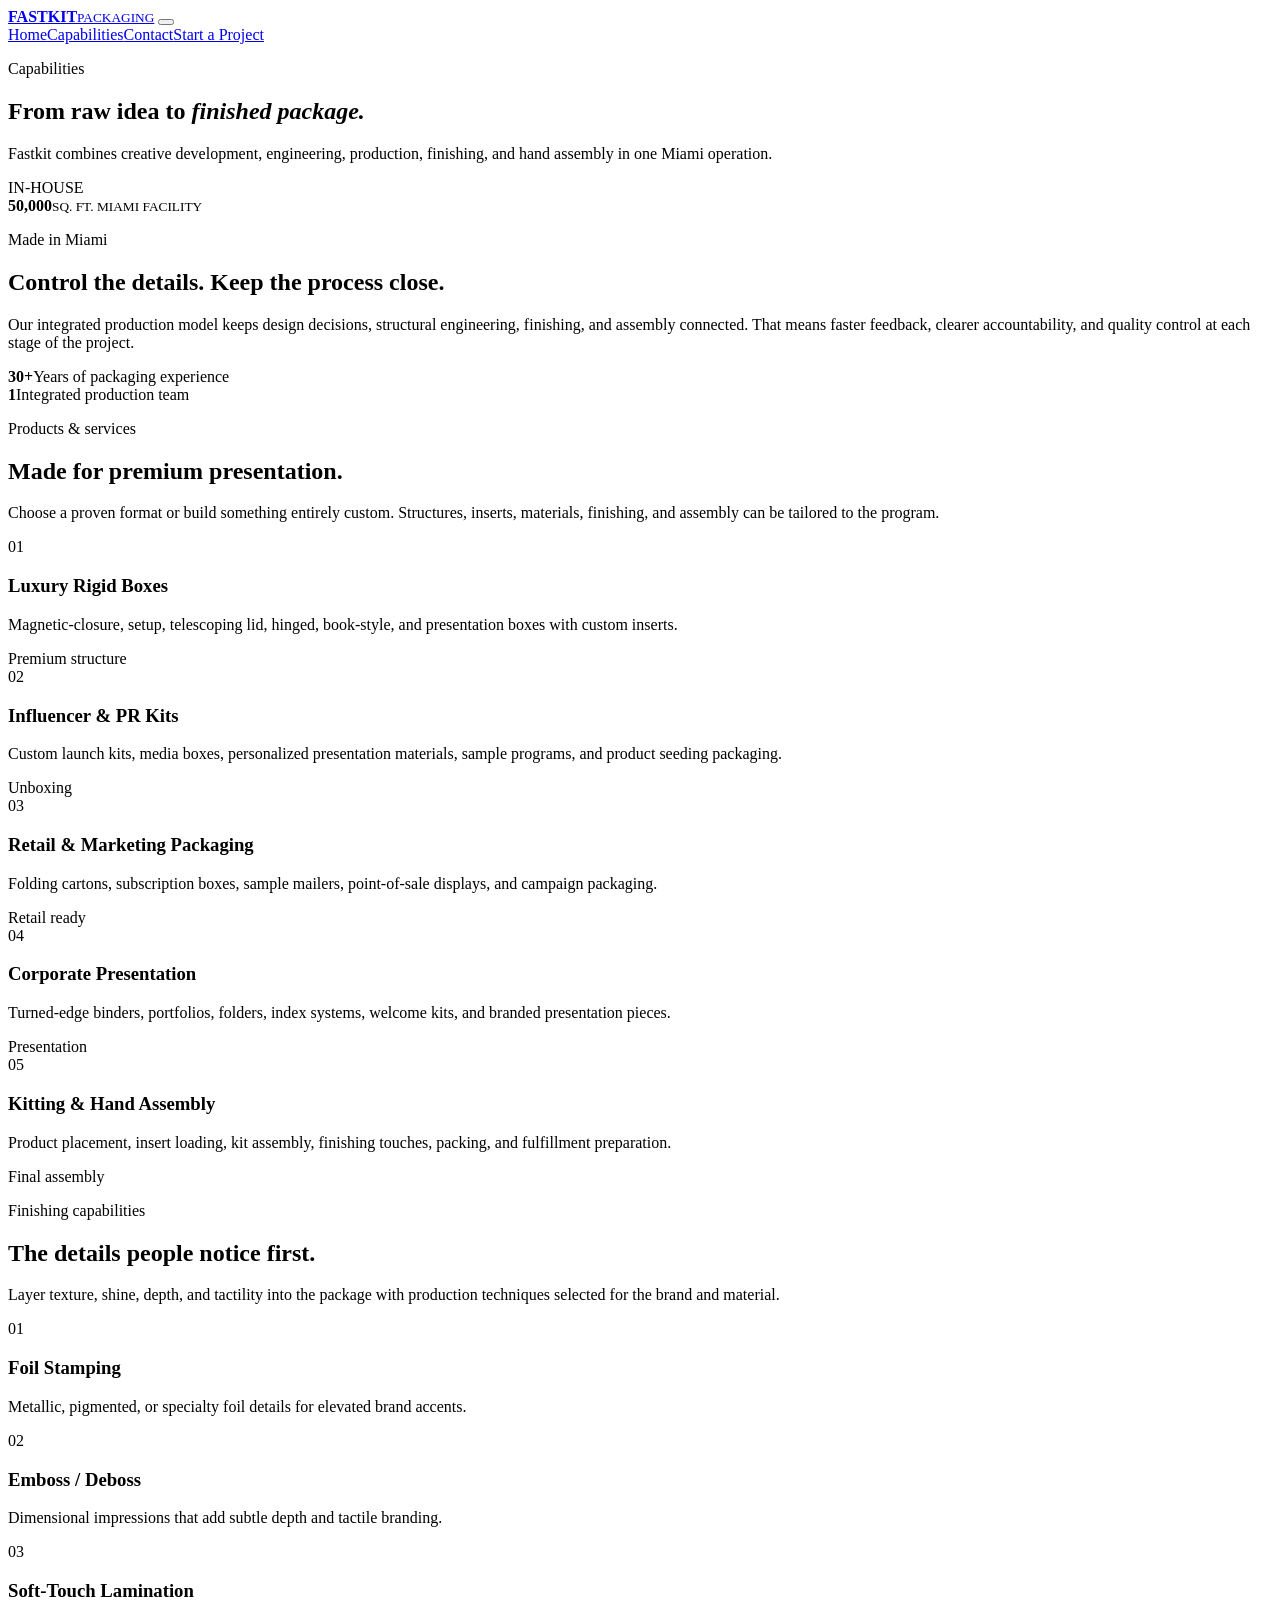
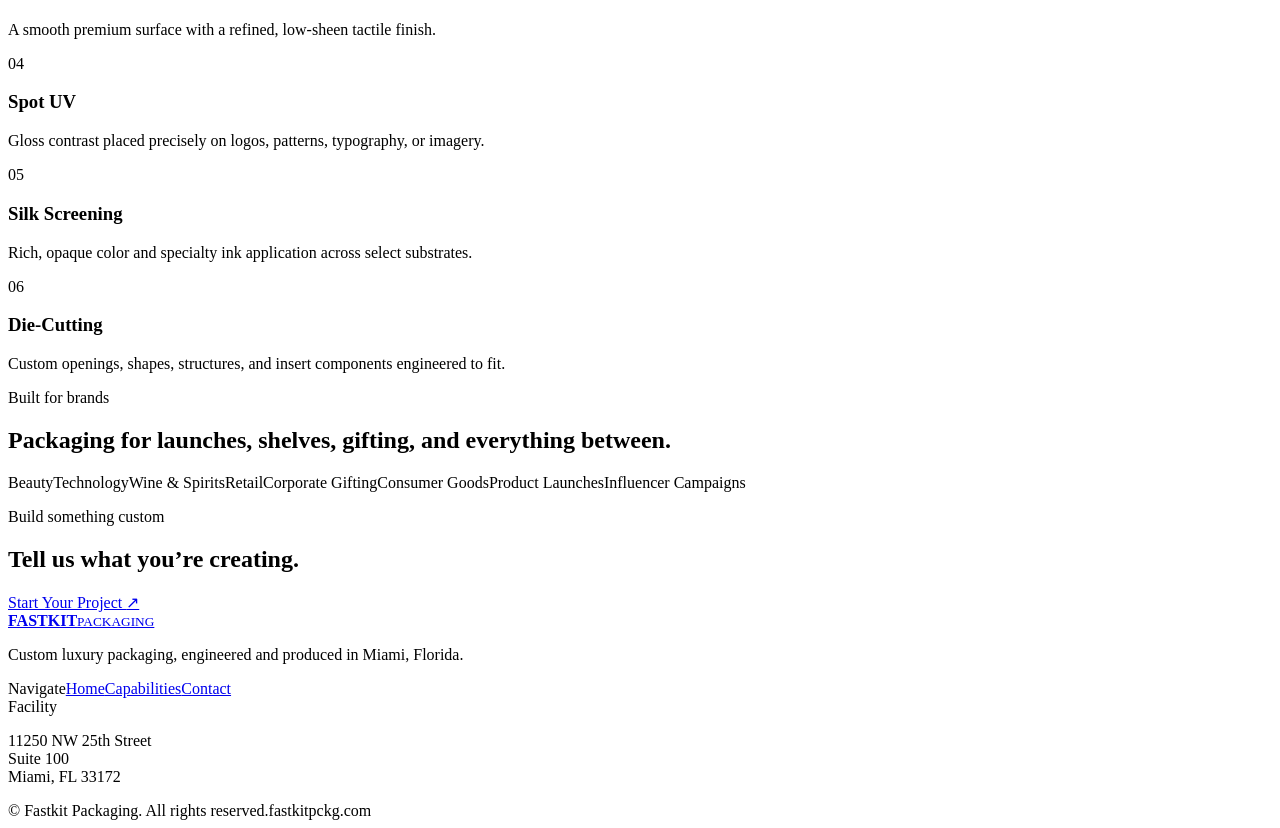
==== capabilities.html @ f793dbb5 "Add files via upload" ====
<!doctype html>
<html lang="en">
<head>
  <meta charset="utf-8" />
  <meta name="viewport" content="width=device-width, initial-scale=1" />
  <meta name="description" content="Explore Fastkit Packaging capabilities: luxury rigid boxes, influencer kits, retail packaging, corporate presentation, specialty finishing, prototyping, and assembly." />
  <meta name="theme-color" content="#0d0d0f" />
  <link rel="canonical" href="https://fastkitpckg.com/capabilities.html" />
  <link rel="icon" href="assets/favicon.svg" type="image/svg+xml" />
  <link rel="stylesheet" href="assets/styles.css" />
  <title>Capabilities | Fastkit Packaging</title>
</head>
<body>
  <header class="site-header" data-header>
    <div class="container nav-wrap">
      <a class="brand" href="index.html" aria-label="Fastkit Packaging home"><span class="brand-mark" aria-hidden="true"><i></i><i></i><i></i></span><span class="brand-copy"><strong>FASTKIT</strong><small>PACKAGING</small></span></a>
      <button class="nav-toggle" aria-label="Open navigation" aria-expanded="false" data-nav-toggle><span></span><span></span></button>
      <nav class="nav" data-nav><a href="index.html">Home</a><a class="active" href="capabilities.html">Capabilities</a><a href="contact.html">Contact</a><a class="btn btn-small" href="contact.html">Start a Project</a></nav>
    </div>
  </header>

  <main>
    <section class="page-hero capability-hero">
      <div class="container page-hero-grid">
        <div class="reveal"><p class="eyebrow">Capabilities</p><h1>From raw idea to <em>finished package.</em></h1></div>
        <div class="reveal reveal-delay"><p class="lead">Fastkit combines creative development, engineering, production, finishing, and hand assembly in one Miami operation.</p></div>
      </div>
    </section>

    <section class="capability-feature">
      <div class="container capability-feature-grid">
        <div class="capability-art reveal">
          <div class="machine-card"><span class="machine-label">IN-HOUSE</span><div class="machine-lines"></div><strong>50,000</strong><small>SQ. FT. MIAMI FACILITY</small></div>
        </div>
        <div class="feature-copy reveal reveal-delay">
          <p class="eyebrow">Made in Miami</p>
          <h2>Control the details. Keep the process close.</h2>
          <p>Our integrated production model keeps design decisions, structural engineering, finishing, and assembly connected. That means faster feedback, clearer accountability, and quality control at each stage of the project.</p>
          <div class="feature-stats"><div><strong>30+</strong><span>Years of packaging experience</span></div><div><strong>1</strong><span>Integrated production team</span></div></div>
        </div>
      </div>
    </section>

    <section class="section capability-list-section">
      <div class="container">
        <div class="section-head reveal"><div><p class="eyebrow">Products & services</p><h2>Made for premium presentation.</h2></div><p>Choose a proven format or build something entirely custom. Structures, inserts, materials, finishing, and assembly can be tailored to the program.</p></div>
        <div class="capability-list">
          <article class="cap-row reveal"><span class="cap-index">01</span><div><h3>Luxury Rigid Boxes</h3><p>Magnetic-closure, setup, telescoping lid, hinged, book-style, and presentation boxes with custom inserts.</p></div><span class="cap-tag">Premium structure</span></article>
          <article class="cap-row reveal"><span class="cap-index">02</span><div><h3>Influencer & PR Kits</h3><p>Custom launch kits, media boxes, personalized presentation materials, sample programs, and product seeding packaging.</p></div><span class="cap-tag">Unboxing</span></article>
          <article class="cap-row reveal"><span class="cap-index">03</span><div><h3>Retail & Marketing Packaging</h3><p>Folding cartons, subscription boxes, sample mailers, point-of-sale displays, and campaign packaging.</p></div><span class="cap-tag">Retail ready</span></article>
          <article class="cap-row reveal"><span class="cap-index">04</span><div><h3>Corporate Presentation</h3><p>Turned-edge binders, portfolios, folders, index systems, welcome kits, and branded presentation pieces.</p></div><span class="cap-tag">Presentation</span></article>
          <article class="cap-row reveal"><span class="cap-index">05</span><div><h3>Kitting & Hand Assembly</h3><p>Product placement, insert loading, kit assembly, finishing touches, packing, and fulfillment preparation.</p></div><span class="cap-tag">Final assembly</span></article>
        </div>
      </div>
    </section>

    <section class="finishes-section">
      <div class="container">
        <div class="section-head reveal"><div><p class="eyebrow">Finishing capabilities</p><h2>The details people notice first.</h2></div><p>Layer texture, shine, depth, and tactility into the package with production techniques selected for the brand and material.</p></div>
        <div class="finish-grid">
          <div class="finish-card foil-card reveal"><span>01</span><h3>Foil Stamping</h3><p>Metallic, pigmented, or specialty foil details for elevated brand accents.</p></div>
          <div class="finish-card emboss-card reveal"><span>02</span><h3>Emboss / Deboss</h3><p>Dimensional impressions that add subtle depth and tactile branding.</p></div>
          <div class="finish-card soft-card reveal"><span>03</span><h3>Soft-Touch Lamination</h3><p>A smooth premium surface with a refined, low-sheen tactile finish.</p></div>
          <div class="finish-card uv-card reveal"><span>04</span><h3>Spot UV</h3><p>Gloss contrast placed precisely on logos, patterns, typography, or imagery.</p></div>
          <div class="finish-card screen-card reveal"><span>05</span><h3>Silk Screening</h3><p>Rich, opaque color and specialty ink application across select substrates.</p></div>
          <div class="finish-card die-card reveal"><span>06</span><h3>Die-Cutting</h3><p>Custom openings, shapes, structures, and insert components engineered to fit.</p></div>
        </div>
      </div>
    </section>

    <section class="section industries-section">
      <div class="container split">
        <div class="section-title reveal"><p class="eyebrow">Built for brands</p><h2>Packaging for launches, shelves, gifting, and everything between.</h2></div>
        <div class="industry-cloud reveal reveal-delay"><span>Beauty</span><span>Technology</span><span>Wine & Spirits</span><span>Retail</span><span>Corporate Gifting</span><span>Consumer Goods</span><span>Product Launches</span><span>Influencer Campaigns</span></div>
      </div>
    </section>

    <section class="cta-section"><div class="container cta-inner reveal"><div><p class="eyebrow">Build something custom</p><h2>Tell us what you’re creating.</h2></div><a class="btn btn-light" href="contact.html">Start Your Project <span>↗</span></a></div></section>
  </main>

  <footer class="site-footer">
    <div class="container footer-grid"><div><a class="brand brand-footer" href="index.html"><span class="brand-mark" aria-hidden="true"><i></i><i></i><i></i></span><span class="brand-copy"><strong>FASTKIT</strong><small>PACKAGING</small></span></a><p>Custom luxury packaging, engineered and produced in Miami, Florida.</p></div><div><span class="footer-label">Navigate</span><a href="index.html">Home</a><a href="capabilities.html">Capabilities</a><a href="contact.html">Contact</a></div><div><span class="footer-label">Facility</span><p>11250 NW 25th Street<br />Suite 100<br />Miami, FL 33172</p></div></div>
    <div class="container footer-bottom"><span>© <span data-year></span> Fastkit Packaging. All rights reserved.</span><span>fastkitpckg.com</span></div>
  </footer>
  <script src="assets/main.js"></script>
</body>
</html>
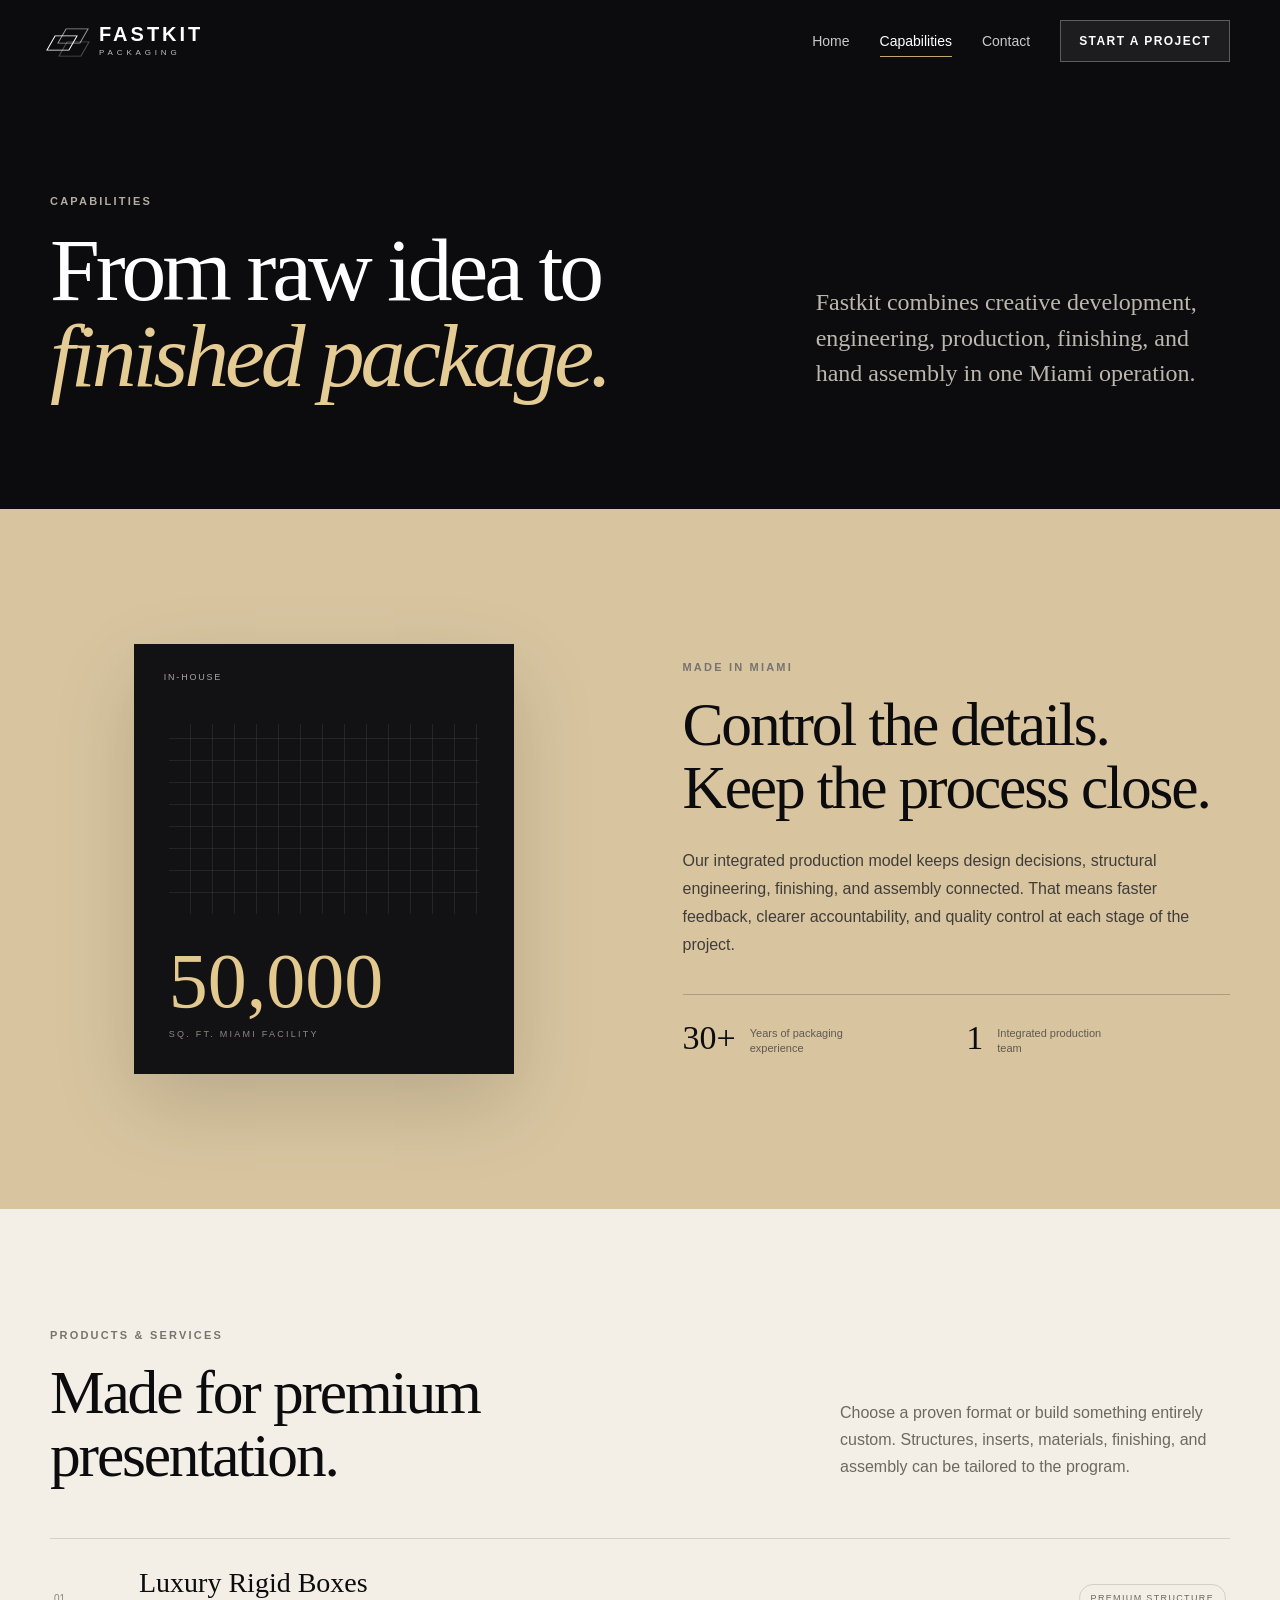
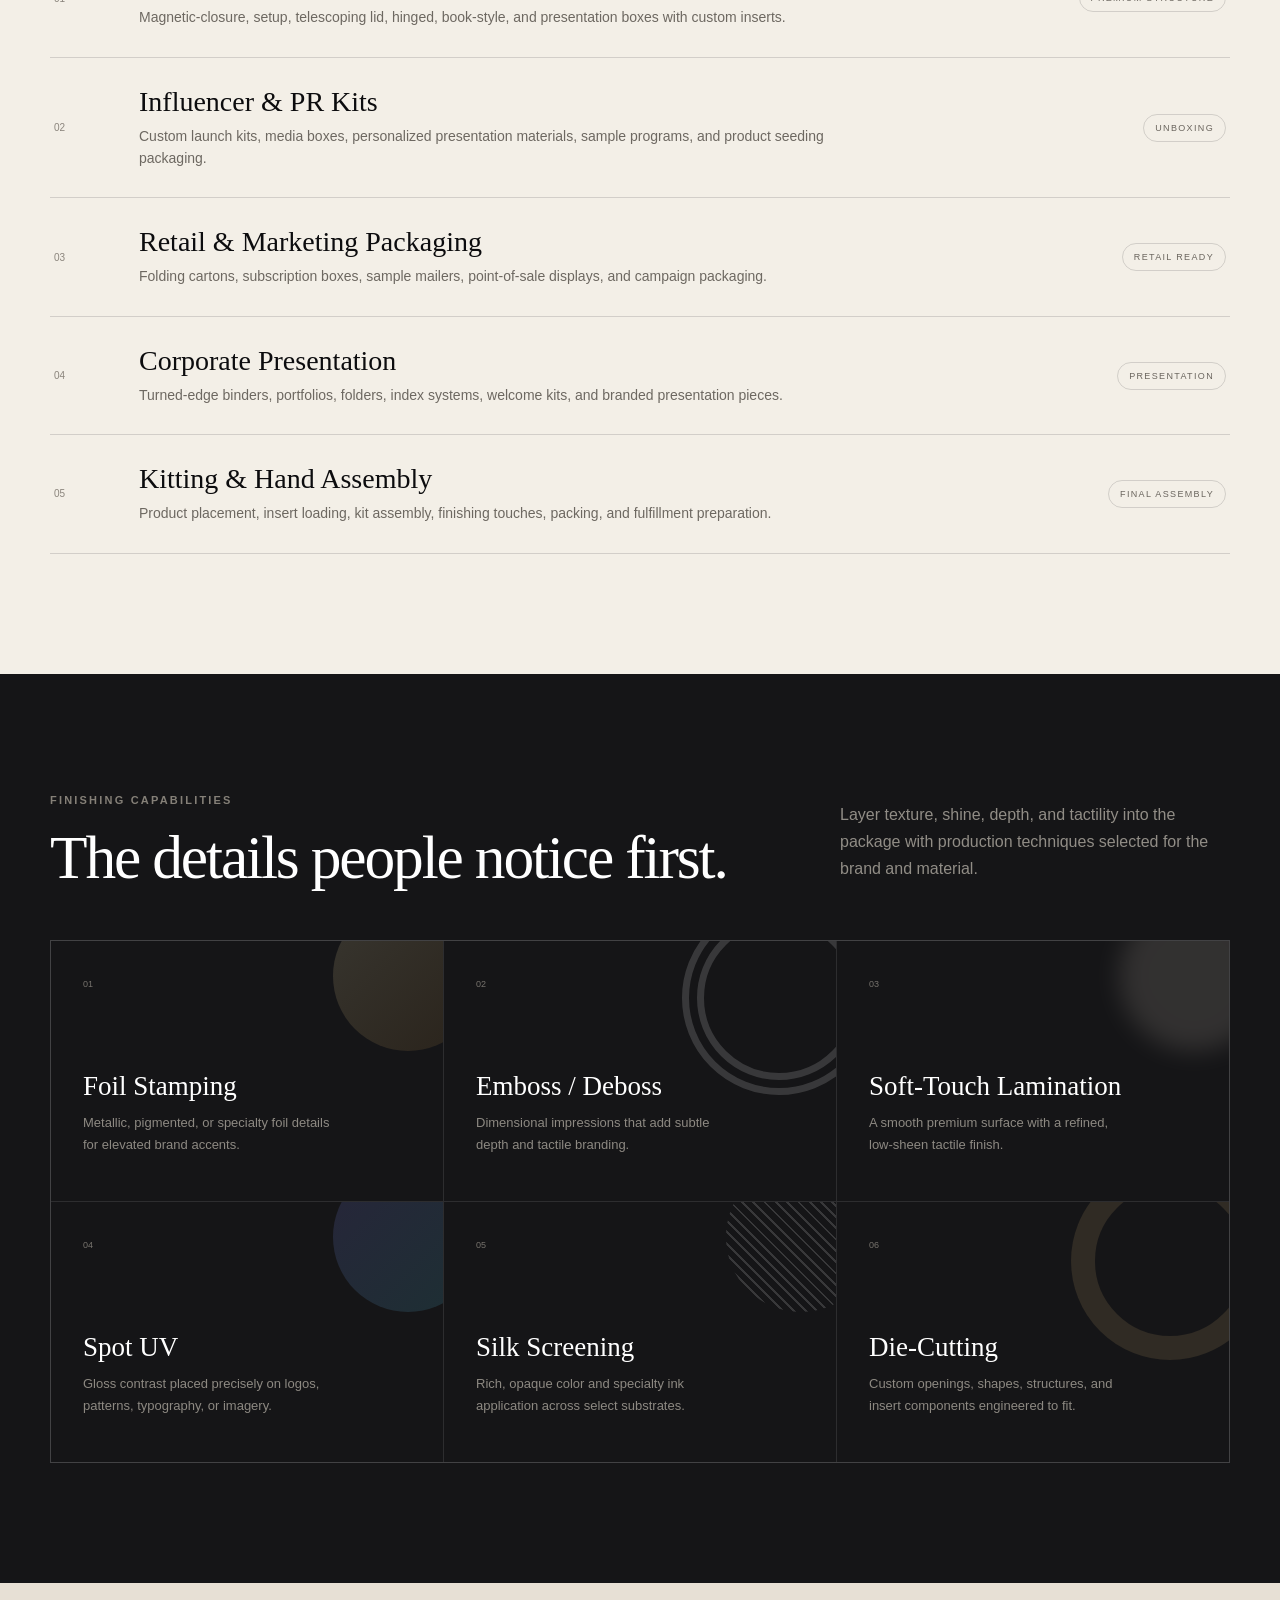
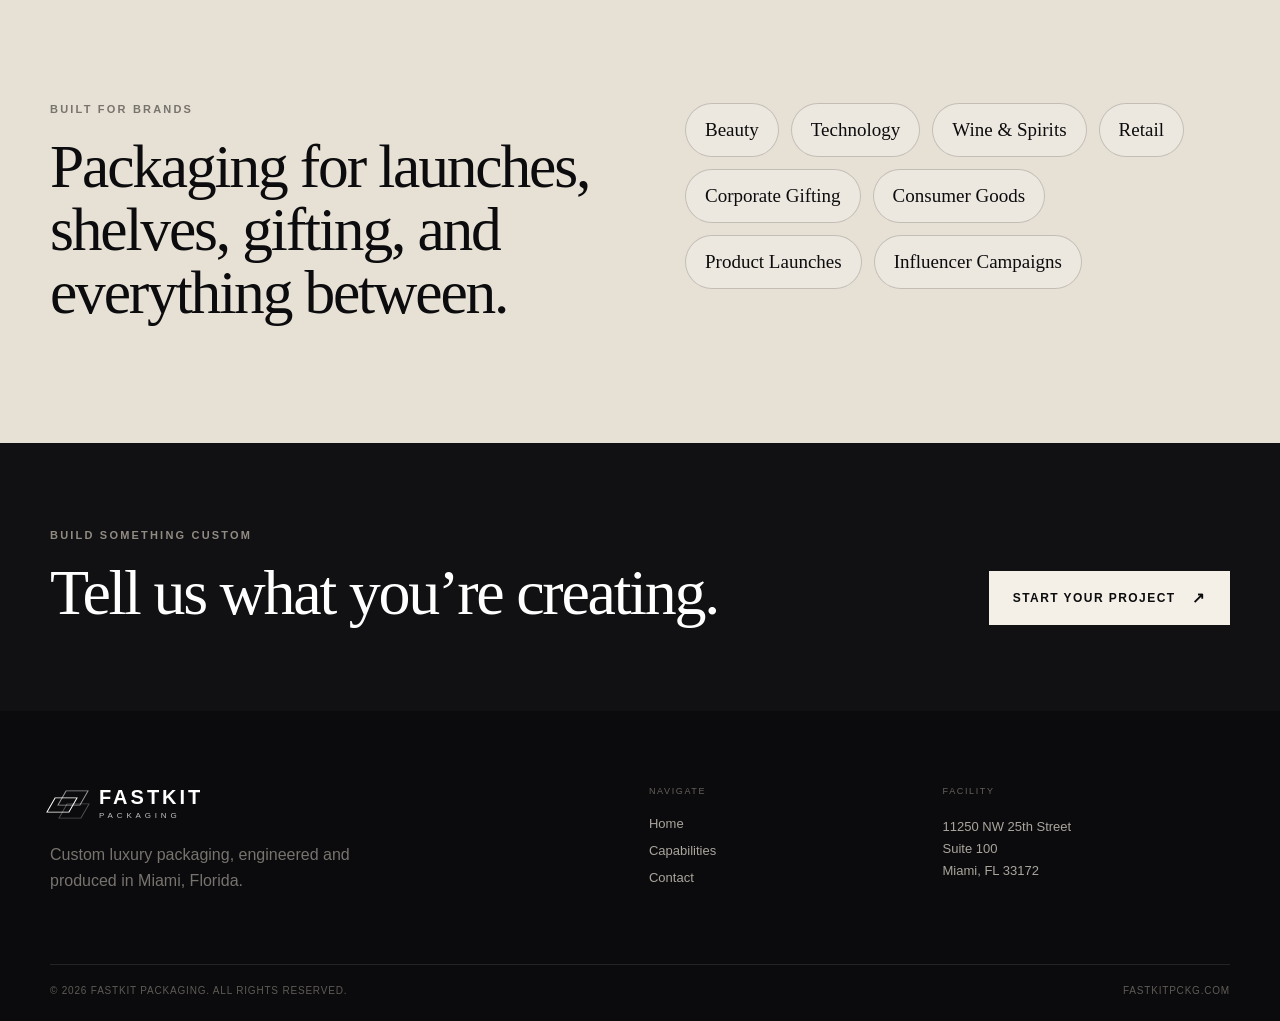
==== commit 027af3c1: "Add files via upload" ====
--- a/capabilities.html
+++ b/capabilities.html
@@ -6,8 +6,130 @@
   <meta name="description" content="Explore Fastkit Packaging capabilities: luxury rigid boxes, influencer kits, retail packaging, corporate presentation, specialty finishing, prototyping, and assembly." />
   <meta name="theme-color" content="#0d0d0f" />
   <link rel="canonical" href="https://fastkitpckg.com/capabilities.html" />
-  <link rel="icon" href="assets/favicon.svg" type="image/svg+xml" />
-  <link rel="stylesheet" href="assets/styles.css" />
+    <style>
+:root{
+  --ink:#0c0c0e;
+  --ink-2:#171719;
+  --paper:#f4f0e8;
+  --paper-2:#e9e3d9;
+  --white:#fff;
+  --muted:#77736d;
+  --line:rgba(12,12,14,.14);
+  --gold:#c7a66a;
+  --gold-2:#e5cc95;
+  --radius:26px;
+  --shadow:0 30px 80px rgba(0,0,0,.14);
+  --serif:Georgia,"Times New Roman",serif;
+  --sans:Inter,ui-sans-serif,-apple-system,BlinkMacSystemFont,"Segoe UI",Helvetica,Arial,sans-serif;
+}
+*{box-sizing:border-box}
+html{scroll-behavior:smooth}
+body{margin:0;background:var(--paper);color:var(--ink);font-family:var(--sans);-webkit-font-smoothing:antialiased}
+a{color:inherit;text-decoration:none}
+img{max-width:100%;display:block}
+button,input,select,textarea{font:inherit}
+button{cursor:pointer}
+.container{width:min(1180px,calc(100% - 48px));margin:0 auto}
+.site-header{position:fixed;inset:0 0 auto 0;z-index:100;padding:20px 0;transition:.3s ease;color:#fff}
+.site-header.scrolled{background:rgba(12,12,14,.94);backdrop-filter:blur(16px);padding:12px 0;border-bottom:1px solid rgba(255,255,255,.08)}
+.nav-wrap{display:flex;align-items:center;justify-content:space-between}
+.brand{display:inline-flex;align-items:center;gap:13px;letter-spacing:.04em}
+.brand-mark{position:relative;width:36px;height:34px;display:inline-block}
+.brand-mark i{position:absolute;display:block;border:1.5px solid currentColor;width:20px;height:20px;transform:rotate(30deg) skewY(-30deg) scaleY(.86)}
+.brand-mark i:nth-child(1){left:2px;top:9px}
+.brand-mark i:nth-child(2){left:13px;top:2px;opacity:.58}
+.brand-mark i:nth-child(3){left:14px;top:15px;opacity:.28}
+.brand-copy{display:flex;flex-direction:column;line-height:.9}
+.brand-copy strong{font-size:20px;letter-spacing:.15em;font-weight:700}
+.brand-copy small{font-size:8px;letter-spacing:.48em;margin-top:6px;opacity:.74}
+.nav{display:flex;align-items:center;gap:30px;font-size:14px}
+.nav>a:not(.btn){position:relative;color:rgba(255,255,255,.78);transition:.25s}
+.nav>a:not(.btn):hover,.nav>a.active{color:#fff}
+.nav>a.active:after{content:"";position:absolute;left:0;right:0;bottom:-8px;height:1px;background:var(--gold)}
+.nav-toggle{display:none;background:none;border:0;color:#fff;width:40px;height:40px;position:relative}
+.nav-toggle span{position:absolute;left:8px;width:24px;height:1px;background:currentColor;transition:.25s}
+.nav-toggle span:first-child{top:15px}.nav-toggle span:last-child{top:24px}
+.btn{display:inline-flex;align-items:center;justify-content:center;gap:16px;min-height:54px;padding:0 23px;border:1px solid var(--ink);background:var(--ink);color:#fff;text-transform:uppercase;font-size:12px;letter-spacing:.12em;font-weight:700;transition:.25s ease}
+.btn:hover{transform:translateY(-2px);background:#28282b;border-color:#28282b}
+.btn span{font-size:15px}
+.btn-small{min-height:42px;padding:0 18px;border-color:rgba(255,255,255,.28);background:rgba(255,255,255,.07)}
+.btn-light{background:var(--paper);border-color:var(--paper);color:var(--ink)}
+.btn-light:hover{background:#fff;border-color:#fff}
+.eyebrow{margin:0 0 20px;text-transform:uppercase;font-size:11px;letter-spacing:.2em;font-weight:700;color:var(--muted)}
+.text-link{display:inline-flex;gap:12px;align-items:center;border-bottom:1px solid currentColor;padding-bottom:5px;font-size:13px;font-weight:700;letter-spacing:.04em}
+.text-link span{transition:.2s}.text-link:hover span{transform:translateX(4px)}
+.hero{min-height:100vh;background:var(--ink);color:#fff;display:flex;align-items:center;overflow:hidden;position:relative;padding:125px 0 58px}
+.hero:before{content:"";position:absolute;width:600px;height:600px;border:1px solid rgba(255,255,255,.07);border-radius:50%;left:-230px;bottom:-250px}
+.hero-grid{display:grid;grid-template-columns:1.02fr .98fr;gap:36px;align-items:center;position:relative;z-index:2}
+.hero-copy{padding:35px 0 20px}
+.hero .eyebrow,.page-hero .eyebrow{color:#b3aca1}
+h1,h2,h3,p{margin-top:0}
+h1{font-family:var(--serif);font-size:clamp(54px,6vw,88px);font-weight:400;line-height:.96;letter-spacing:-.045em;margin:0 0 28px}
+h1 em,h2 em{font-weight:400;color:var(--gold-2)}
+.hero-text{max-width:650px;color:#bdb9b1;font-size:18px;line-height:1.7;margin-bottom:34px}
+.hero-actions{display:flex;align-items:center;gap:27px;margin-bottom:58px}
+.hero .text-link{color:#fff}
+.proof-row{display:flex;gap:44px;border-top:1px solid rgba(255,255,255,.14);padding-top:25px;max-width:600px}
+.proof-row div{display:flex;flex-direction:column;gap:4px}.proof-row strong{font-family:var(--serif);font-size:26px;font-weight:400}.proof-row span{font-size:11px;color:#8e8a83;text-transform:uppercase;letter-spacing:.12em}
+.hero-art{min-height:660px;position:relative;display:flex;align-items:center;justify-content:center}
+.glow{position:absolute;width:520px;height:520px;border-radius:50%;background:radial-gradient(circle,rgba(199,166,106,.19),rgba(199,166,106,0) 67%)}
+.box-scene{position:relative;width:480px;height:480px;transform:rotate(-4deg)}
+.box{position:absolute;display:flex;flex-direction:column;align-items:center;justify-content:center;box-shadow:0 45px 70px rgba(0,0,0,.44);letter-spacing:.14em}
+.box-back{width:290px;height:215px;right:0;top:45px;background:#262629;border:1px solid rgba(255,255,255,.13);transform:rotate(12deg);font-size:14px;color:#8b877f}
+.box-main{width:300px;height:300px;left:55px;bottom:15px;background:linear-gradient(145deg,#222225 0%,#0d0d0f 75%);border:1px solid rgba(255,255,255,.12);transform:rotate(-4deg);z-index:2}
+.box-main .foil{font-family:var(--serif);font-size:72px;color:var(--gold);letter-spacing:-.08em}.box-main small{font-size:9px;color:#8d8983;margin-top:18px}
+.box-lid{width:290px;height:165px;left:28px;top:80px;background:#dfd5c5;color:#161618;transform:rotate(-16deg);z-index:3;box-shadow:0 35px 65px rgba(0,0,0,.28)}
+.box-lid span{font-family:var(--serif);font-size:29px;letter-spacing:.23em}.box-lid small{font-size:7px;letter-spacing:.35em;margin-top:8px;color:#68635c}
+.art-caption{position:absolute;bottom:20px;right:0;width:240px;border-top:1px solid rgba(255,255,255,.25);padding-top:13px;display:grid;grid-template-columns:35px 1fr;gap:12px;color:#9e9991}.art-caption span{font-size:10px}.art-caption p{font-size:11px;line-height:1.6;margin:0}
+.marquee{overflow:hidden;background:#d1ad6e;color:#111;padding:14px 0;border-bottom:1px solid rgba(0,0,0,.15)}
+.marquee-track{display:flex;width:max-content;gap:25px;align-items:center;animation:marquee 28s linear infinite;text-transform:uppercase;font-size:11px;letter-spacing:.16em;font-weight:800}.marquee-track i{font-style:normal;font-size:9px}
+@keyframes marquee{to{transform:translateX(-50%)}}
+.section{padding:120px 0}
+.intro-section{background:var(--paper)}
+.split{display:grid;grid-template-columns:1fr 1fr;gap:90px;align-items:start}
+.section-title h2,.section-head h2,.feature-copy h2,.contact-aside h2{font-family:var(--serif);font-size:clamp(42px,4.8vw,68px);font-weight:400;line-height:1.02;letter-spacing:-.035em;margin:0}
+.intro-copy{max-width:570px}.intro-copy p{font-size:16px;line-height:1.75;color:#5c5852}.intro-copy .lead{font-size:22px;line-height:1.5;color:var(--ink);font-family:var(--serif)}
+.intro-copy .text-link{margin-top:12px}
+.product-section{background:#e5dfd4}
+.section-head{display:flex;justify-content:space-between;gap:60px;align-items:end;margin-bottom:52px}.section-head>div{max-width:720px}.section-head>p{max-width:390px;line-height:1.7;color:#6d6860;margin-bottom:6px}
+.product-grid{display:grid;grid-template-columns:1fr 1fr;gap:20px}
+.product-card{min-height:560px;display:grid;grid-template-rows:1fr auto;overflow:hidden;position:relative}.product-card.dark{background:#111113;color:#fff}.product-card.light{background:#f5f1e9}.product-card.warm{background:#c3a06a}.product-card.stone{background:#cbc8c1}
+.product-visual{min-height:355px;display:flex;align-items:center;justify-content:center;position:relative;overflow:hidden}.product-visual:before{content:"";position:absolute;width:330px;height:330px;border-radius:50%;border:1px solid currentColor;opacity:.08}
+.card-copy{padding:28px 34px 36px;display:grid;grid-template-columns:45px 1fr;column-gap:10px}.card-num{font-size:10px;opacity:.55;padding-top:7px}.card-copy h3{font-family:var(--serif);font-size:32px;font-weight:400;margin:0 0 10px}.card-copy p{grid-column:2;font-size:14px;line-height:1.65;opacity:.7;max-width:430px;margin:0}
+.mini-box{width:205px;height:205px;background:#f0e5d2;border:1px solid rgba(255,255,255,.2);box-shadow:28px 35px 50px rgba(0,0,0,.38);transform:rotate(-10deg);display:grid;place-items:center;color:#161618}.mini-box:before{content:"";position:absolute;width:190px;height:190px;border:1px solid rgba(12,12,14,.16)}.mini-box span{font-family:var(--serif);font-size:55px;color:#a17c44}
+.kit-base{width:280px;height:190px;background:#1f2022;box-shadow:26px 32px 50px rgba(0,0,0,.17);transform:rotate(8deg);display:flex;align-items:center;justify-content:center;gap:13px;padding:25px}.kit-base:before{content:"FASTKIT";position:absolute;top:18px;left:22px;color:#fff;font-size:8px;letter-spacing:.2em}.kit-base i{width:56px;height:90px;background:#d7c8ae;border-radius:26px 26px 12px 12px}.kit-base i:nth-child(2){height:120px;background:#c5a976}.kit-base i:nth-child(3){height:72px;background:#e8e1d5}
+.retail-stack{position:relative;width:250px;height:230px}.retail-stack i{position:absolute;width:165px;height:130px;background:#f1e8dc;border:1px solid rgba(0,0,0,.12);box-shadow:15px 20px 35px rgba(0,0,0,.16)}.retail-stack i:nth-child(1){left:10px;top:75px;transform:rotate(-8deg)}.retail-stack i:nth-child(2){left:70px;top:40px;background:#1a1a1c;transform:rotate(7deg)}.retail-stack i:nth-child(3){left:38px;top:10px;width:175px;height:95px;background:#d9c8ae;transform:rotate(-4deg)}
+.binder{width:215px;height:275px;background:#3e3c3a;color:#d9c59a;box-shadow:20px 30px 45px rgba(0,0,0,.2);display:grid;place-items:center;transform:rotate(6deg);border-left:12px solid #2d2c2a}.binder span{font-family:var(--serif);font-size:28px;letter-spacing:.2em;transform:rotate(-90deg)}
+.process-section{background:var(--paper)}
+.process-grid{display:grid;grid-template-columns:repeat(4,1fr);border-top:1px solid var(--line);border-bottom:1px solid var(--line)}
+.process-item{padding:31px 27px 38px;border-right:1px solid var(--line)}.process-item:last-child{border-right:0}.process-item>span{display:block;font-size:10px;color:#8d877f;margin-bottom:75px}.process-item h3{font-family:var(--serif);font-size:25px;font-weight:400}.process-item p{font-size:13px;line-height:1.65;color:#6c6760;margin:0}
+.cta-section{background:#111113;color:#fff;padding:86px 0}.cta-inner{display:flex;align-items:end;justify-content:space-between;gap:40px}.cta-inner .eyebrow{color:#918b82}.cta-inner h2{font-family:var(--serif);font-size:clamp(44px,5vw,70px);font-weight:400;line-height:1;letter-spacing:-.035em;margin:0}
+.site-footer{background:#0b0b0d;color:#fff;padding:75px 0 25px}.footer-grid{display:grid;grid-template-columns:1.5fr .65fr .8fr;gap:60px}.brand-footer{margin-bottom:22px}.footer-grid>div:first-child>p{color:#77736e;line-height:1.6;max-width:320px}.footer-grid>div:not(:first-child){display:flex;flex-direction:column;gap:12px;font-size:13px}.footer-grid a:not(.brand){color:#aaa59d}.footer-grid p{color:#aaa59d;line-height:1.7}.footer-label{text-transform:uppercase;letter-spacing:.18em;font-size:9px;color:#66615b;margin-bottom:8px}.footer-bottom{border-top:1px solid rgba(255,255,255,.1);margin-top:55px;padding-top:20px;display:flex;justify-content:space-between;color:#5f5b56;font-size:10px;letter-spacing:.08em;text-transform:uppercase}
+.page-hero{background:var(--ink);color:#fff;padding:195px 0 110px}.page-hero-grid{display:grid;grid-template-columns:1.25fr .75fr;gap:75px;align-items:end}.page-hero h1{font-size:clamp(58px,7vw,94px);margin:0}.page-hero .lead{font-family:var(--serif);font-size:24px;line-height:1.48;color:#bcb7ae;margin:0 0 7px}
+.capability-feature{background:#d8c5a0;padding:90px 0}.capability-feature-grid{display:grid;grid-template-columns:1fr 1fr;gap:85px;align-items:center}.capability-art{min-height:520px;display:grid;place-items:center}.machine-card{width:380px;height:430px;background:#121214;color:#fff;box-shadow:var(--shadow);padding:35px;position:relative;display:flex;flex-direction:column;justify-content:flex-end}.machine-label{position:absolute;top:28px;left:30px;font-size:9px;letter-spacing:.2em;color:#aba49a}.machine-lines{position:absolute;top:80px;left:35px;right:35px;height:190px;background:repeating-linear-gradient(90deg,transparent 0 21px,rgba(255,255,255,.08) 21px 22px),repeating-linear-gradient(0deg,transparent 0 21px,rgba(255,255,255,.08) 21px 22px)}.machine-card strong{font-family:var(--serif);font-size:78px;font-weight:400;line-height:.9;color:#e3c98e}.machine-card small{font-size:9px;letter-spacing:.25em;color:#8f8a83;margin-top:13px}.feature-copy p:not(.eyebrow){line-height:1.75;color:#403d38;font-size:16px}.feature-copy h2{margin-bottom:28px}.feature-stats{display:grid;grid-template-columns:1fr 1fr;gap:20px;border-top:1px solid rgba(0,0,0,.2);margin-top:35px;padding-top:24px}.feature-stats div{display:flex;gap:14px;align-items:flex-end}.feature-stats strong{font-family:var(--serif);font-size:34px;font-weight:400}.feature-stats span{font-size:11px;max-width:120px;color:#5f5951;line-height:1.4}
+.capability-list-section{background:#f3efe7}.capability-list{border-top:1px solid var(--line)}.cap-row{display:grid;grid-template-columns:55px 1fr auto;gap:30px;align-items:center;border-bottom:1px solid var(--line);padding:28px 4px}.cap-index{font-size:10px;color:#8b857d}.cap-row h3{font-family:var(--serif);font-size:28px;font-weight:400;margin:0 0 7px}.cap-row p{font-size:14px;line-height:1.6;color:#6d6861;margin:0;max-width:690px}.cap-tag{font-size:9px;text-transform:uppercase;letter-spacing:.15em;border:1px solid var(--line);padding:8px 11px;border-radius:30px;color:#6a655e}
+.finishes-section{padding:120px 0;background:#151517;color:#fff}.finishes-section .section-head>p{color:#918d86}.finishes-section .eyebrow{color:#858078}.finish-grid{display:grid;grid-template-columns:repeat(3,1fr);gap:1px;background:rgba(255,255,255,.1);border:1px solid rgba(255,255,255,.1)}.finish-card{min-height:260px;background:#151517;padding:32px;position:relative;overflow:hidden}.finish-card:after{content:"";position:absolute;width:150px;height:150px;border-radius:50%;right:-40px;top:-40px;opacity:.15}.finish-card span{font-size:9px;color:#77736d}.finish-card h3{font-family:var(--serif);font-size:27px;font-weight:400;margin:80px 0 10px}.finish-card p{font-size:13px;line-height:1.65;color:#8d8982;max-width:260px}.foil-card:after{background:linear-gradient(135deg,#fff1ba,#9d6f2e)}.emboss-card:after{border:22px double #fff}.soft-card:after{background:#d8cdc0;filter:blur(12px)}.uv-card:after{background:linear-gradient(135deg,#8c80ff,#4ac8d4)}.screen-card:after{background:repeating-linear-gradient(45deg,#fff 0 2px,transparent 2px 8px)}.die-card:after{border:24px solid #c7a66a}
+.industries-section{background:#e7e0d5}.industry-cloud{display:flex;flex-wrap:wrap;gap:12px}.industry-cloud span{border:1px solid rgba(0,0,0,.18);border-radius:40px;padding:15px 19px;font-family:var(--serif);font-size:19px;background:rgba(255,255,255,.25)}
+.contact-hero{padding-bottom:90px}.contact-section{background:#d9c9ab;padding:95px 0}.contact-grid{display:grid;grid-template-columns:.75fr 1.25fr;gap:80px;align-items:start}.contact-aside{position:sticky;top:120px}.contact-aside h2{font-size:50px;margin-bottom:25px}.contact-aside>p:not(.eyebrow){font-size:15px;line-height:1.75;color:#514d46;max-width:410px}.address-card,.contact-note{border-top:1px solid rgba(0,0,0,.18);padding-top:22px;margin-top:34px;display:grid;grid-template-columns:80px 1fr;gap:15px}.address-card span,.contact-note span{font-size:9px;text-transform:uppercase;letter-spacing:.16em;font-weight:700}.address-card p,.contact-note p{font-family:var(--serif);font-size:19px;line-height:1.55;margin:0}.contact-note p{font-family:var(--sans);font-size:13px;color:#5d574f}
+.form-panel{background:#f4f0e8;padding:44px;box-shadow:0 30px 70px rgba(65,51,31,.15)}.form-heading{border-bottom:1px solid var(--line);padding-bottom:25px;margin-bottom:29px;display:flex;flex-direction:column;gap:8px}.form-heading span{text-transform:uppercase;letter-spacing:.18em;font-size:9px;color:#817b72}.form-heading strong{font-family:var(--serif);font-size:35px;font-weight:400}.form-grid{display:grid;grid-template-columns:1fr 1fr;gap:24px 18px}.form-grid label{display:flex;flex-direction:column;gap:9px}.form-grid label.full{grid-column:1/-1}.form-grid label>span{font-size:10px;text-transform:uppercase;letter-spacing:.13em;font-weight:700;color:#615d57}.form-grid input,.form-grid select,.form-grid textarea{width:100%;border:0;border-bottom:1px solid #bcb5aa;background:transparent;padding:12px 0 13px;outline:none;border-radius:0;color:var(--ink);transition:.2s}.form-grid textarea{resize:vertical;min-height:130px}.form-grid input:focus,.form-grid select:focus,.form-grid textarea:focus{border-color:#111}.form-grid input.invalid,.form-grid textarea.invalid{border-color:#a52d2d}.form-actions{display:flex;align-items:center;gap:22px;margin-top:33px}.form-actions small{font-size:10px;line-height:1.5;color:#827c73;max-width:260px}.form-success{display:none;margin-top:25px;background:#e3efdf;border:1px solid #b7ceb0;padding:17px 19px;align-items:center;gap:13px}.form-success.show{display:flex}.form-success i{width:28px;height:28px;border-radius:50%;background:#356b3b;color:white;display:grid;place-items:center;font-style:normal}.form-success div{display:flex;flex-direction:column;gap:3px}.form-success strong{font-size:13px}.form-success span{font-size:12px;color:#516451}
+.contact-bottom{background:#ece6dc;padding:95px 0}.contact-bottom-inner{text-align:center;border:1px solid var(--line);padding:75px 35px}.contact-bottom-inner span{font-size:9px;letter-spacing:.27em;color:#888177}.contact-bottom-inner h2{font-family:var(--serif);font-size:clamp(42px,5vw,69px);font-weight:400;margin:20px 0 0}
+.reveal{opacity:0;transform:translateY(18px);transition:opacity .75s ease,transform .75s ease}.reveal.visible{opacity:1;transform:none}.reveal-delay{transition-delay:.12s}
+@media (prefers-reduced-motion:reduce){*{scroll-behavior:auto}.reveal{opacity:1;transform:none;transition:none}.marquee-track{animation:none}}
+@media(max-width:900px){
+  .container{width:min(100% - 32px,1180px)}
+  .site-header{padding:15px 0}.nav-toggle{display:block}.nav{position:absolute;left:16px;right:16px;top:72px;background:#111113;border:1px solid rgba(255,255,255,.1);padding:22px;display:none;flex-direction:column;align-items:stretch;gap:20px}.nav.open{display:flex}.nav .btn{width:100%}.nav>a.active:after{display:none}
+  .hero{min-height:auto;padding:125px 0 60px}.hero-grid,.page-hero-grid,.split,.capability-feature-grid,.contact-grid{grid-template-columns:1fr;gap:45px}.hero-art{min-height:500px}.box-scene{transform:scale(.85) rotate(-4deg)}.proof-row{gap:25px;justify-content:space-between}.hero-actions{margin-bottom:42px}
+  .section{padding:85px 0}.section-head{flex-direction:column;align-items:flex-start;gap:22px}.product-card{min-height:510px}.process-grid{grid-template-columns:1fr 1fr}.process-item:nth-child(2){border-right:0}.process-item{border-bottom:1px solid var(--line)}
+  .cta-inner{flex-direction:column;align-items:flex-start}.footer-grid{grid-template-columns:1.2fr 1fr;gap:45px}.footer-grid>div:first-child{grid-column:1/-1}
+  .page-hero{padding:150px 0 75px}.capability-art{min-height:430px}.contact-aside{position:static}.finish-grid{grid-template-columns:1fr 1fr}
+}
+@media(max-width:620px){
+  h1{font-size:50px}.hero-text{font-size:16px}.hero-actions{align-items:flex-start;flex-direction:column}.proof-row{display:grid;grid-template-columns:repeat(3,1fr);gap:12px}.proof-row strong{font-size:21px}.proof-row span{font-size:8px}
+  .hero-art{min-height:400px}.box-scene{transform:scale(.66) rotate(-4deg)}.art-caption{display:none}.section-title h2,.section-head h2,.feature-copy h2,.contact-aside h2{font-size:40px}.product-grid,.process-grid,.finish-grid{grid-template-columns:1fr}.product-card{min-height:500px}.process-item{border-right:0}.process-item>span{margin-bottom:40px}.cta-inner h2{font-size:42px}
+  .footer-grid{grid-template-columns:1fr}.footer-grid>div:first-child{grid-column:auto}.footer-bottom{flex-direction:column;gap:8px}.page-hero h1{font-size:52px}.machine-card{width:min(100%,340px);height:390px}.cap-row{grid-template-columns:35px 1fr}.cap-tag{display:none}.form-panel{padding:28px 20px}.form-grid{grid-template-columns:1fr}.form-grid label.full{grid-column:auto}.form-actions{align-items:flex-start;flex-direction:column}.contact-section{padding:70px 0}.contact-bottom{padding:70px 0}
+}
+
+</style>
   <title>Capabilities | Fastkit Packaging</title>
 </head>
 <body>
@@ -82,6 +204,75 @@
     <div class="container footer-grid"><div><a class="brand brand-footer" href="index.html"><span class="brand-mark" aria-hidden="true"><i></i><i></i><i></i></span><span class="brand-copy"><strong>FASTKIT</strong><small>PACKAGING</small></span></a><p>Custom luxury packaging, engineered and produced in Miami, Florida.</p></div><div><span class="footer-label">Navigate</span><a href="index.html">Home</a><a href="capabilities.html">Capabilities</a><a href="contact.html">Contact</a></div><div><span class="footer-label">Facility</span><p>11250 NW 25th Street<br />Suite 100<br />Miami, FL 33172</p></div></div>
     <div class="container footer-bottom"><span>© <span data-year></span> Fastkit Packaging. All rights reserved.</span><span>fastkitpckg.com</span></div>
   </footer>
-  <script src="assets/main.js"></script>
+  <script>
+(() => {
+  const header = document.querySelector('[data-header]');
+  const toggle = document.querySelector('[data-nav-toggle]');
+  const nav = document.querySelector('[data-nav]');
+
+  const setHeader = () => {
+    if (!header) return;
+    header.classList.toggle('scrolled', window.scrollY > 24);
+  };
+  setHeader();
+  window.addEventListener('scroll', setHeader, { passive: true });
+
+  if (toggle && nav) {
+    toggle.addEventListener('click', () => {
+      const open = nav.classList.toggle('open');
+      toggle.setAttribute('aria-expanded', String(open));
+    });
+    nav.querySelectorAll('a').forEach(a => a.addEventListener('click', () => {
+      nav.classList.remove('open');
+      toggle.setAttribute('aria-expanded', 'false');
+    }));
+  }
+
+  document.querySelectorAll('[data-year]').forEach(el => {
+    el.textContent = new Date().getFullYear();
+  });
+
+  const reveals = document.querySelectorAll('.reveal');
+  if ('IntersectionObserver' in window) {
+    const io = new IntersectionObserver(entries => {
+      entries.forEach(entry => {
+        if (entry.isIntersecting) {
+          entry.target.classList.add('visible');
+          io.unobserve(entry.target);
+        }
+      });
+    }, { threshold: 0.12 });
+    reveals.forEach(el => io.observe(el));
+  } else {
+    reveals.forEach(el => el.classList.add('visible'));
+  }
+
+  const form = document.querySelector('[data-contact-form]');
+  if (form) {
+    form.addEventListener('submit', event => {
+      event.preventDefault();
+      const required = [...form.querySelectorAll('[required]')];
+      let valid = true;
+      required.forEach(field => {
+        field.classList.remove('invalid');
+        if (!field.value.trim() || (field.type === 'email' && !/^\S+@\S+\.\S+$/.test(field.value.trim()))) {
+          field.classList.add('invalid');
+          valid = false;
+        }
+      });
+      if (!valid) {
+        const first = form.querySelector('.invalid');
+        first?.focus();
+        return;
+      }
+      const success = form.querySelector('[data-form-success]');
+      success?.classList.add('show');
+      form.reset();
+      success?.scrollIntoView({ behavior: 'smooth', block: 'nearest' });
+    });
+  }
+})();
+
+</script>
 </body>
 </html>
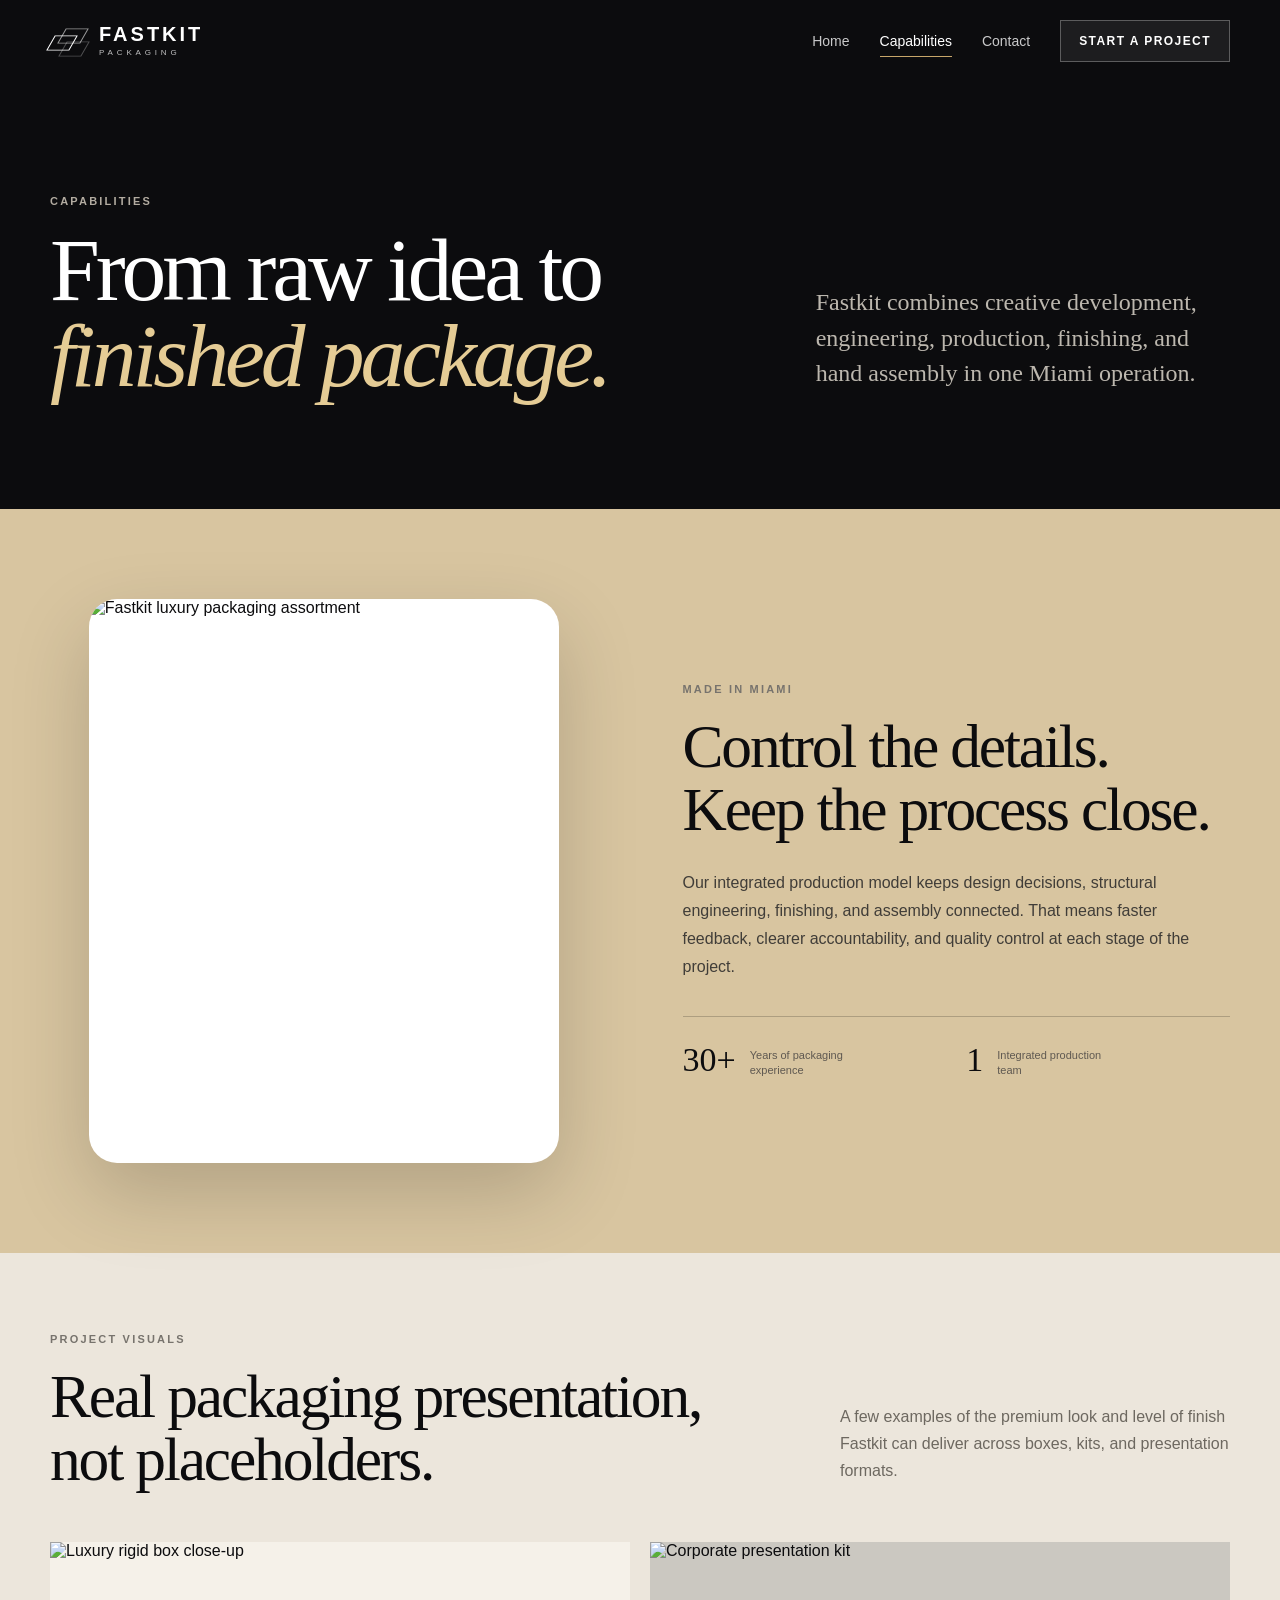
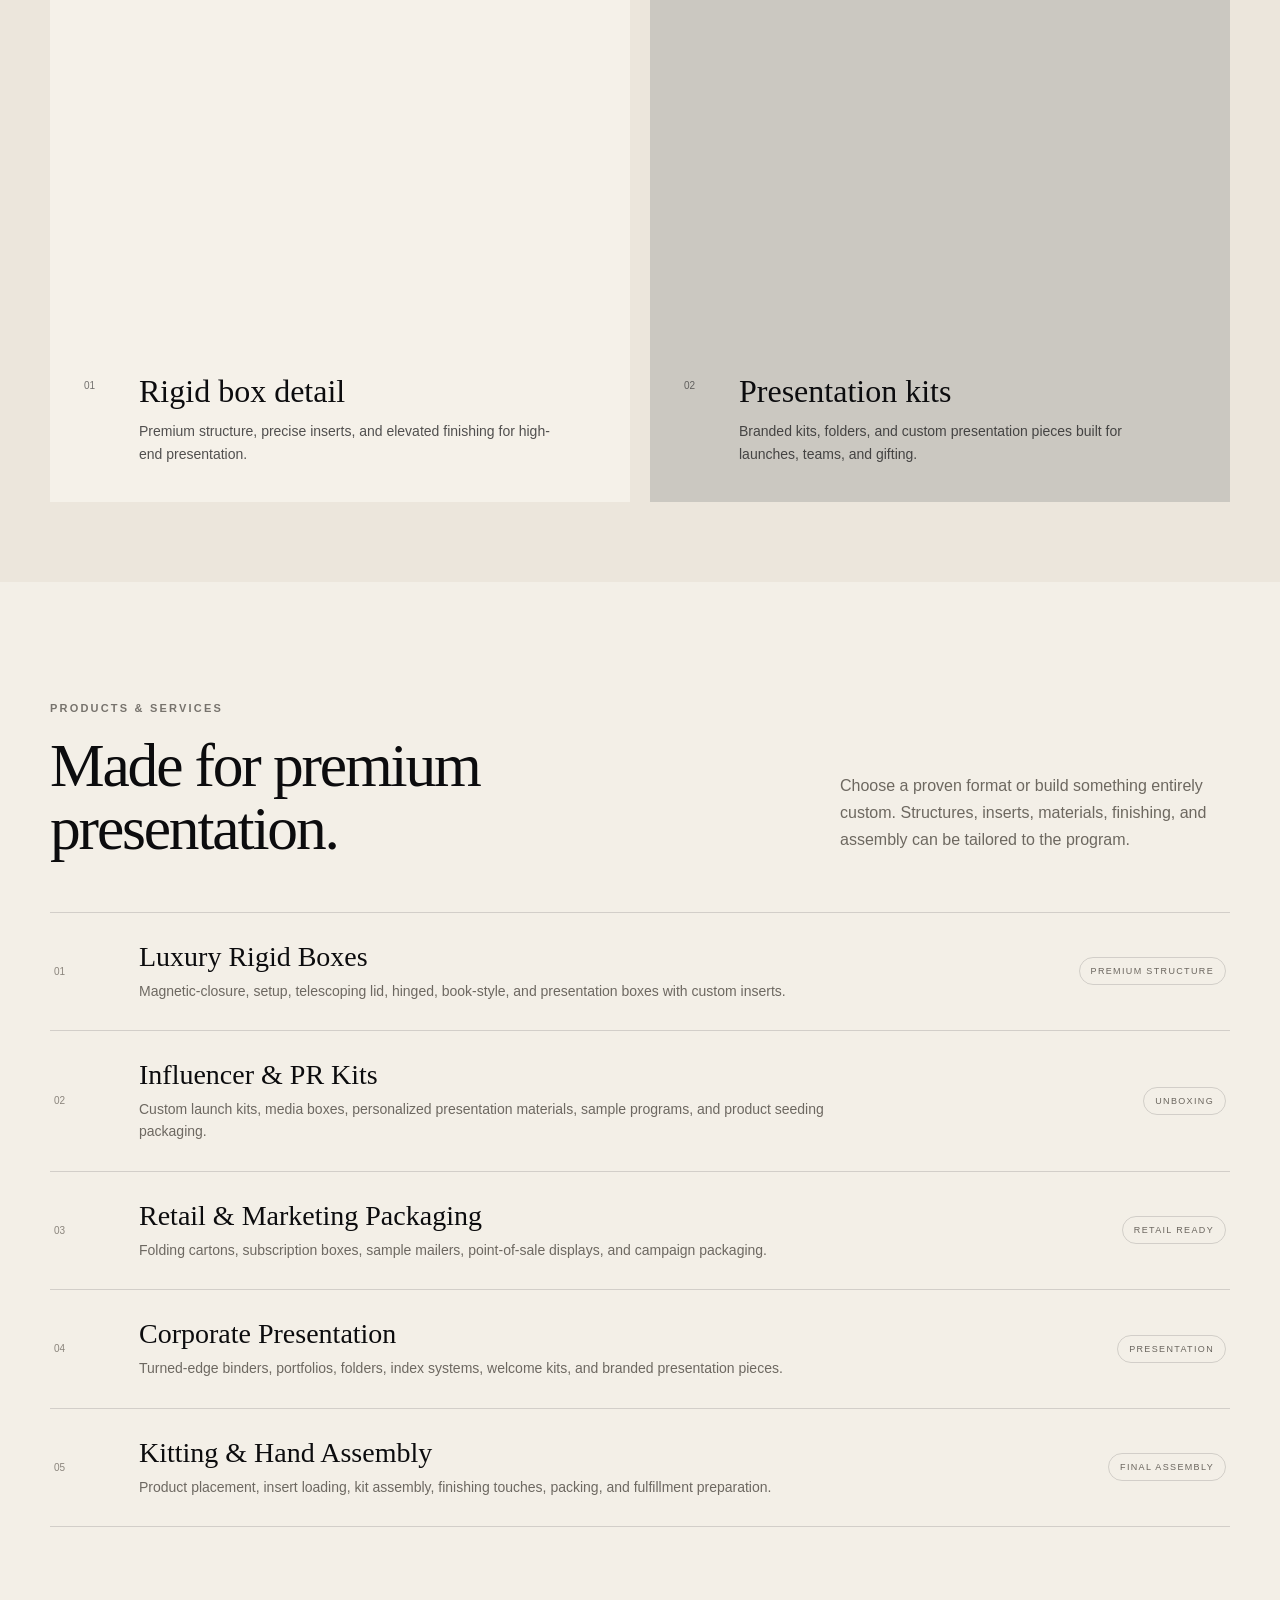
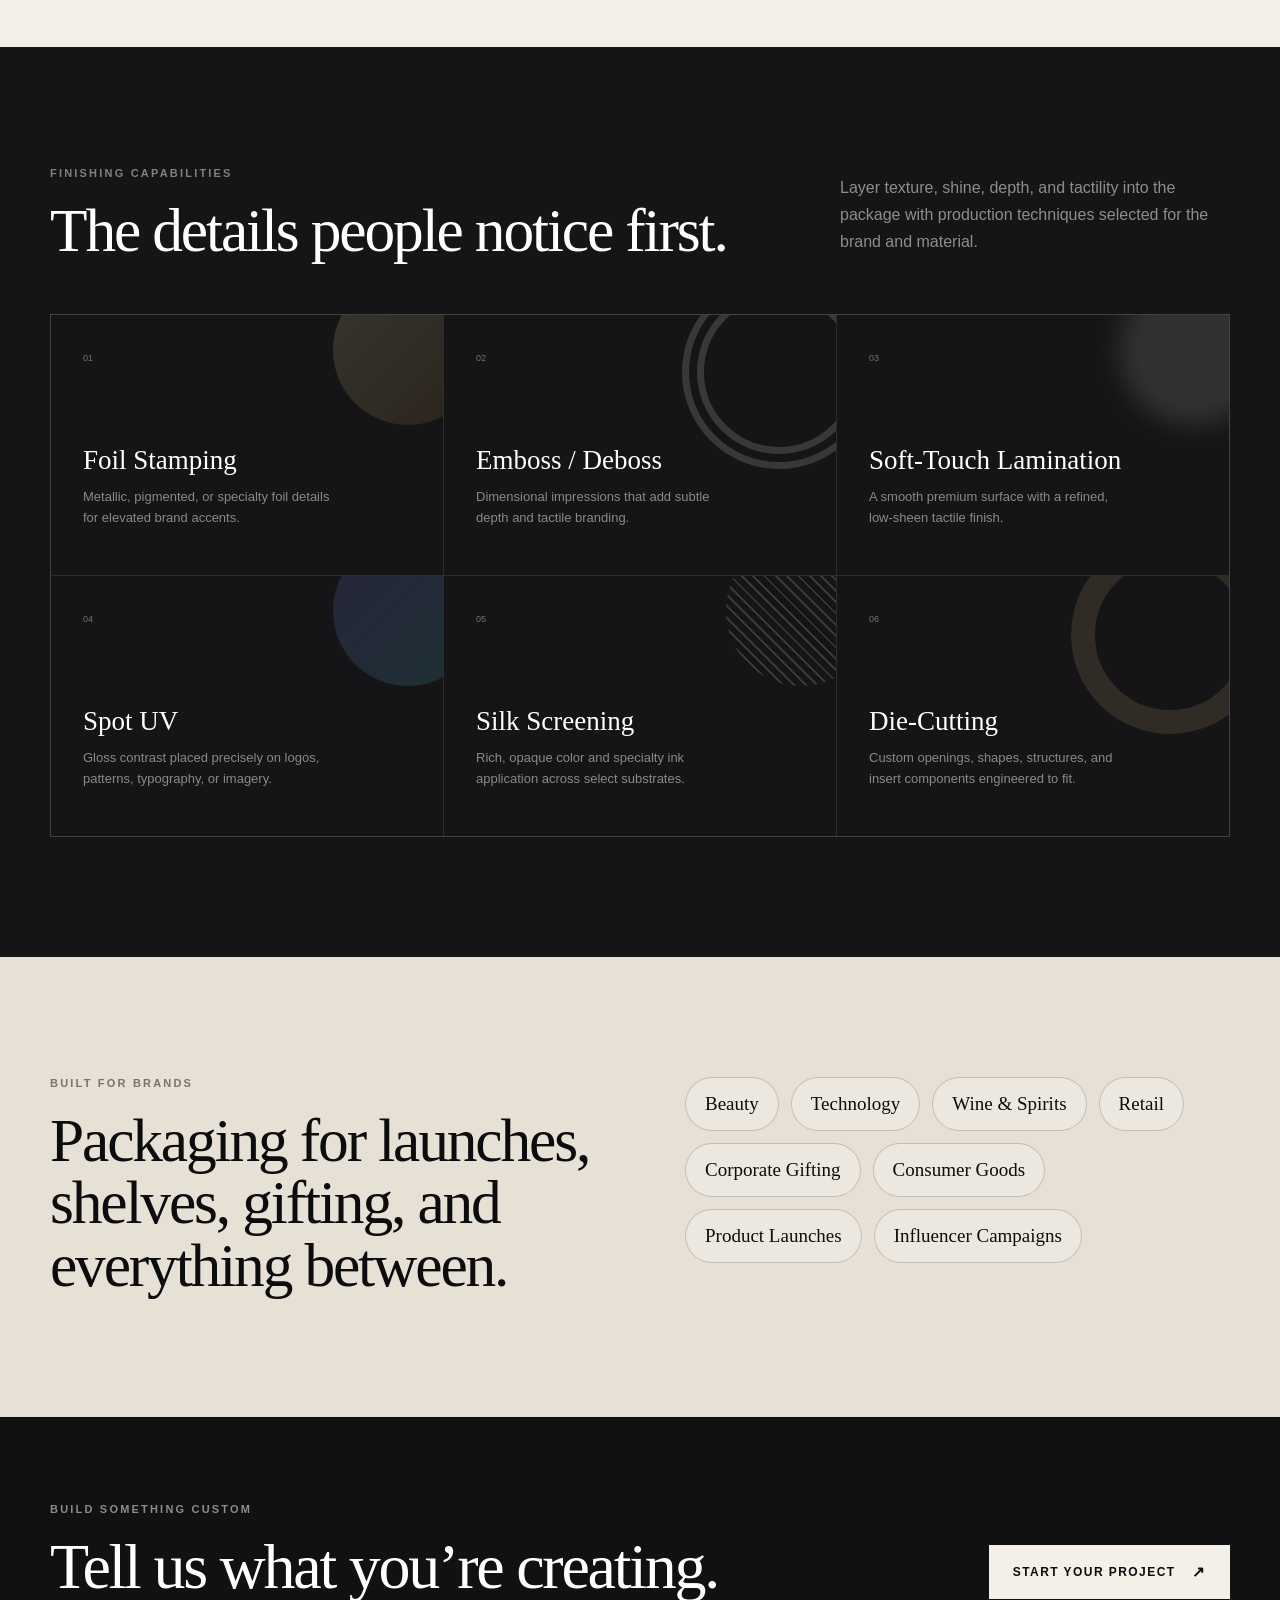
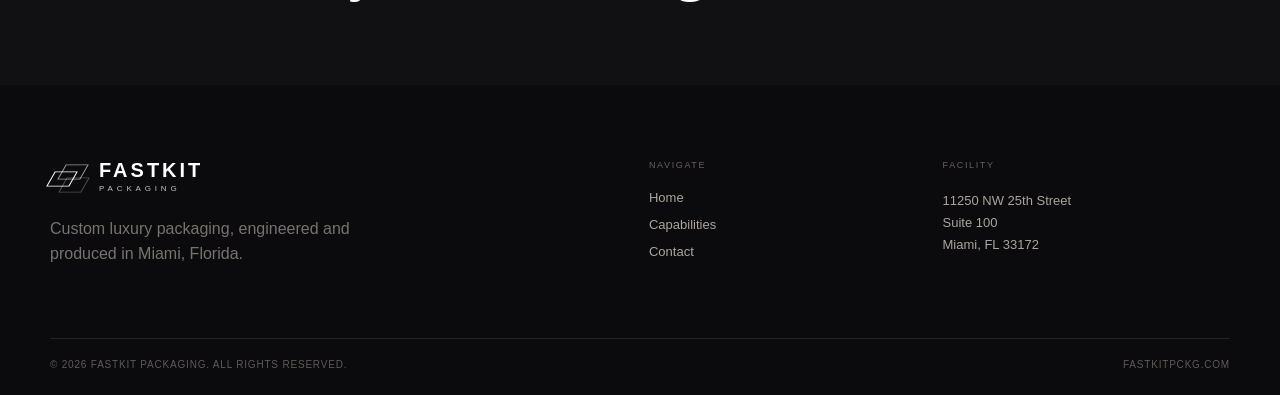
==== commit 4b643889: "Add files via upload" ====
--- a/capabilities.html
+++ b/capabilities.html
@@ -129,6 +129,9 @@
   .footer-grid{grid-template-columns:1fr}.footer-grid>div:first-child{grid-column:auto}.footer-bottom{flex-direction:column;gap:8px}.page-hero h1{font-size:52px}.machine-card{width:min(100%,340px);height:390px}.cap-row{grid-template-columns:35px 1fr}.cap-tag{display:none}.form-panel{padding:28px 20px}.form-grid{grid-template-columns:1fr}.form-grid label.full{grid-column:auto}.form-actions{align-items:flex-start;flex-direction:column}.contact-section{padding:70px 0}.contact-bottom{padding:70px 0}
 }
 
+
+.hero-photo-wrap{position:relative;border-radius:30px;overflow:hidden;box-shadow:0 40px 95px rgba(0,0,0,.30);background:#151517}.hero-photo{width:100%;height:660px;object-fit:cover;display:block}.hero-photo-wrap:after{content:"";position:absolute;inset:0;background:linear-gradient(180deg,rgba(12,12,14,.04),rgba(12,12,14,.18))}.hero-image-badge{position:absolute;left:24px;bottom:24px;z-index:2;background:rgba(255,255,255,.9);backdrop-filter:blur(10px);padding:14px 16px;border-radius:18px;color:#111;box-shadow:0 20px 35px rgba(0,0,0,.15)}.hero-image-badge strong{display:block;font-size:11px;letter-spacing:.18em;text-transform:uppercase;margin-bottom:4px}.hero-image-badge span{font-size:12px;color:#5f5b56}.product-visual{padding:0;min-height:355px}.product-visual:before{display:none}.product-photo{width:100%;height:100%;min-height:355px;object-fit:cover;display:block;transition:transform .45s ease}.product-card:hover .product-photo{transform:scale(1.03)}.capability-photo-card,.contact-image-card{position:relative;overflow:hidden;border-radius:28px;box-shadow:0 30px 80px rgba(0,0,0,.18);background:#fff}.capability-photo-card img,.contact-image-card img{width:100%;height:100%;display:block;object-fit:cover}.capability-photo-card{width:min(100%,470px);aspect-ratio:5/6}.contact-image-card{margin-top:34px;aspect-ratio:4/3}.contact-image-card:after{content:"";position:absolute;inset:auto 18px 18px 18px;background:rgba(12,12,14,.78);color:#fff;border-radius:18px;padding:16px 18px 15px;display:block}.contact-image-card .image-caption{position:absolute;left:18px;bottom:18px;right:18px;z-index:2;background:rgba(12,12,14,.78);color:#fff;border-radius:18px;padding:15px 18px}.contact-image-card .image-caption strong{display:block;text-transform:uppercase;letter-spacing:.18em;font-size:10px;margin-bottom:6px}.contact-image-card .image-caption span{display:block;font-size:13px;line-height:1.5;color:#d6d1c9}@media(max-width:900px){.hero-photo{height:500px}.capability-photo-card{width:100%;max-width:none}}@media(max-width:620px){.hero-photo{height:360px}.product-photo{min-height:280px}}
+
 </style>
   <title>Capabilities | Fastkit Packaging</title>
 </head>
@@ -152,13 +155,29 @@
     <section class="capability-feature">
       <div class="container capability-feature-grid">
         <div class="capability-art reveal">
-          <div class="machine-card"><span class="machine-label">IN-HOUSE</span><div class="machine-lines"></div><strong>50,000</strong><small>SQ. FT. MIAMI FACILITY</small></div>
+          <div class="capability-photo-card"><img src="assets/images/retail-packaging.png" alt="Fastkit luxury packaging assortment" /></div>
         </div>
         <div class="feature-copy reveal reveal-delay">
           <p class="eyebrow">Made in Miami</p>
           <h2>Control the details. Keep the process close.</h2>
           <p>Our integrated production model keeps design decisions, structural engineering, finishing, and assembly connected. That means faster feedback, clearer accountability, and quality control at each stage of the project.</p>
           <div class="feature-stats"><div><strong>30+</strong><span>Years of packaging experience</span></div><div><strong>1</strong><span>Integrated production team</span></div></div>
+        </div>
+      </div>
+    </section>
+
+    <section class="section" style="background:#ece6dc;padding-top:80px;padding-bottom:80px;">
+      <div class="container">
+        <div class="section-head reveal"><div><p class="eyebrow">Project visuals</p><h2>Real packaging presentation, not placeholders.</h2></div><p>A few examples of the premium look and level of finish Fastkit can deliver across boxes, kits, and presentation formats.</p></div>
+        <div class="product-grid">
+          <article class="product-card light reveal">
+            <div class="product-visual"><img class="product-photo" src="assets/images/rigid-box.png" alt="Luxury rigid box close-up" /></div>
+            <div class="card-copy"><span class="card-num">01</span><h3>Rigid box detail</h3><p>Premium structure, precise inserts, and elevated finishing for high-end presentation.</p></div>
+          </article>
+          <article class="product-card stone reveal reveal-delay">
+            <div class="product-visual"><img class="product-photo" src="assets/images/corporate-kit.png" alt="Corporate presentation kit" /></div>
+            <div class="card-copy"><span class="card-num">02</span><h3>Presentation kits</h3><p>Branded kits, folders, and custom presentation pieces built for launches, teams, and gifting.</p></div>
+          </article>
         </div>
       </div>
     </section>
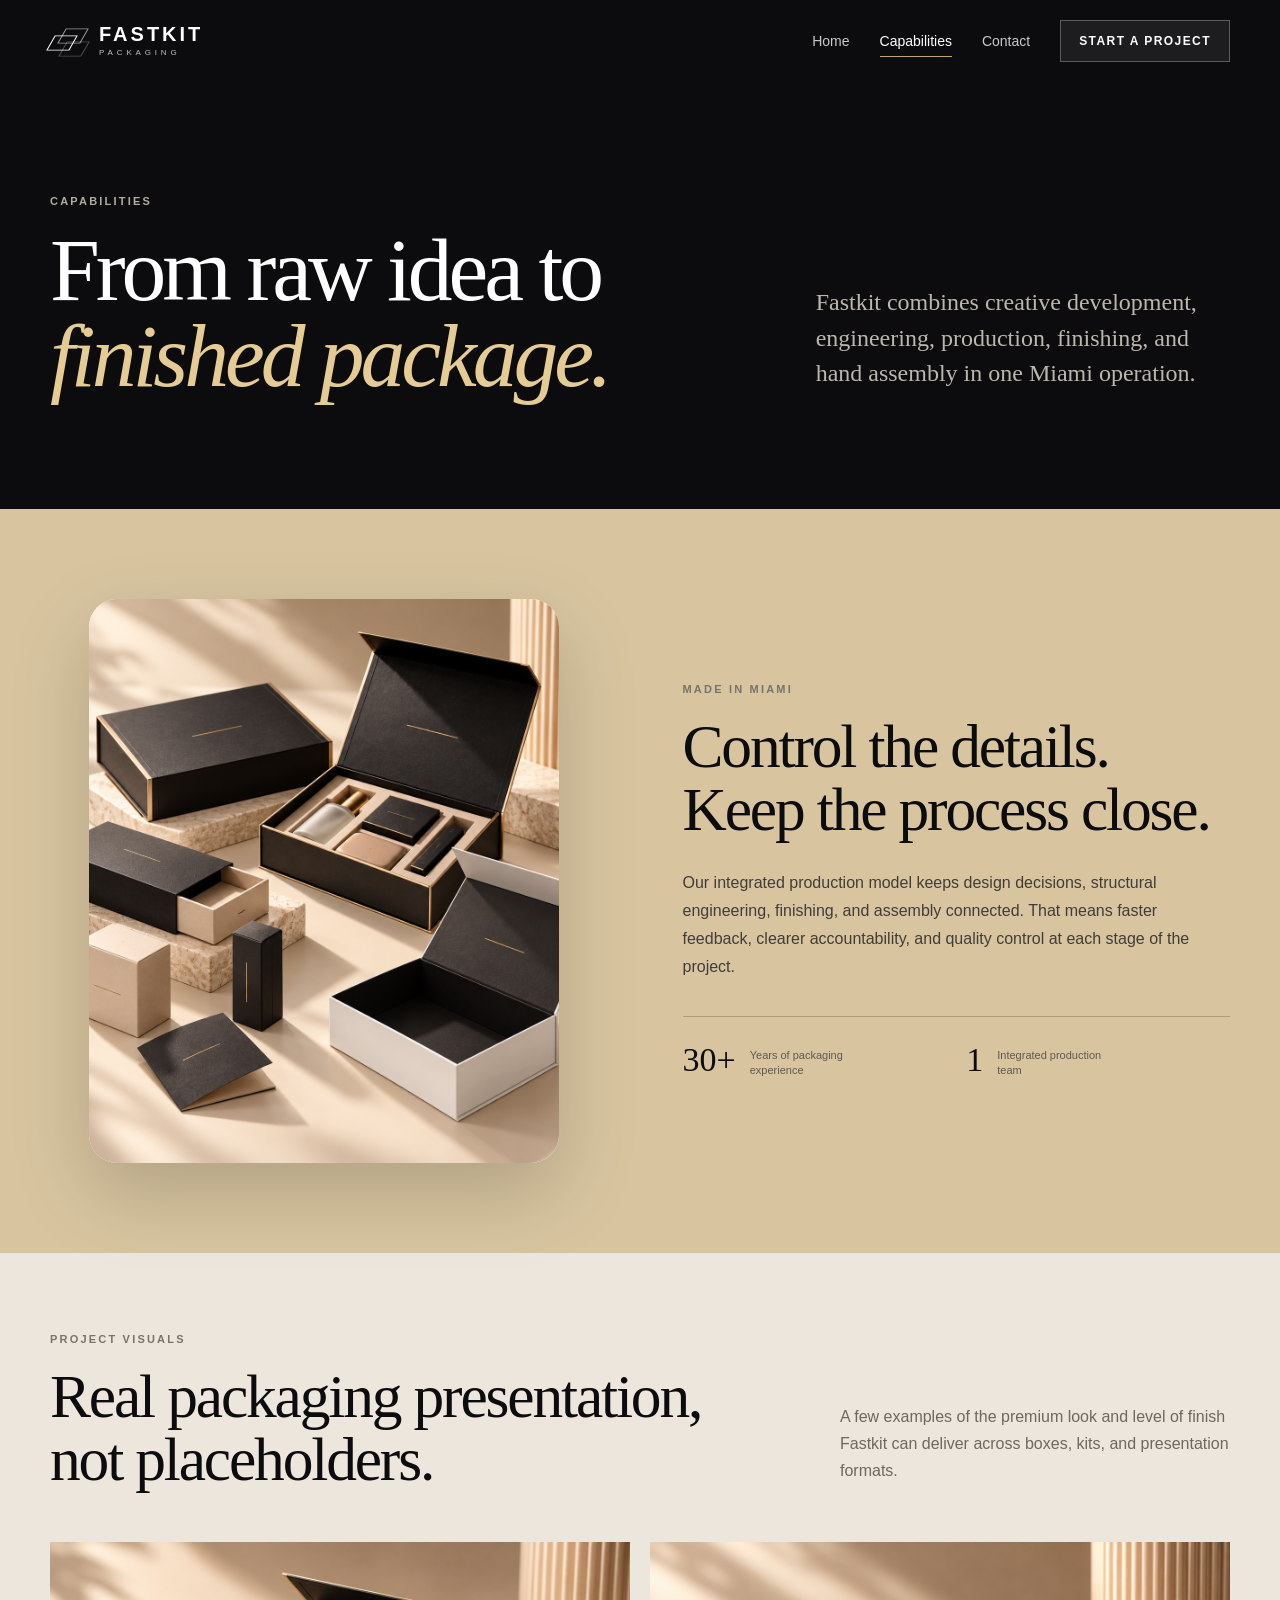
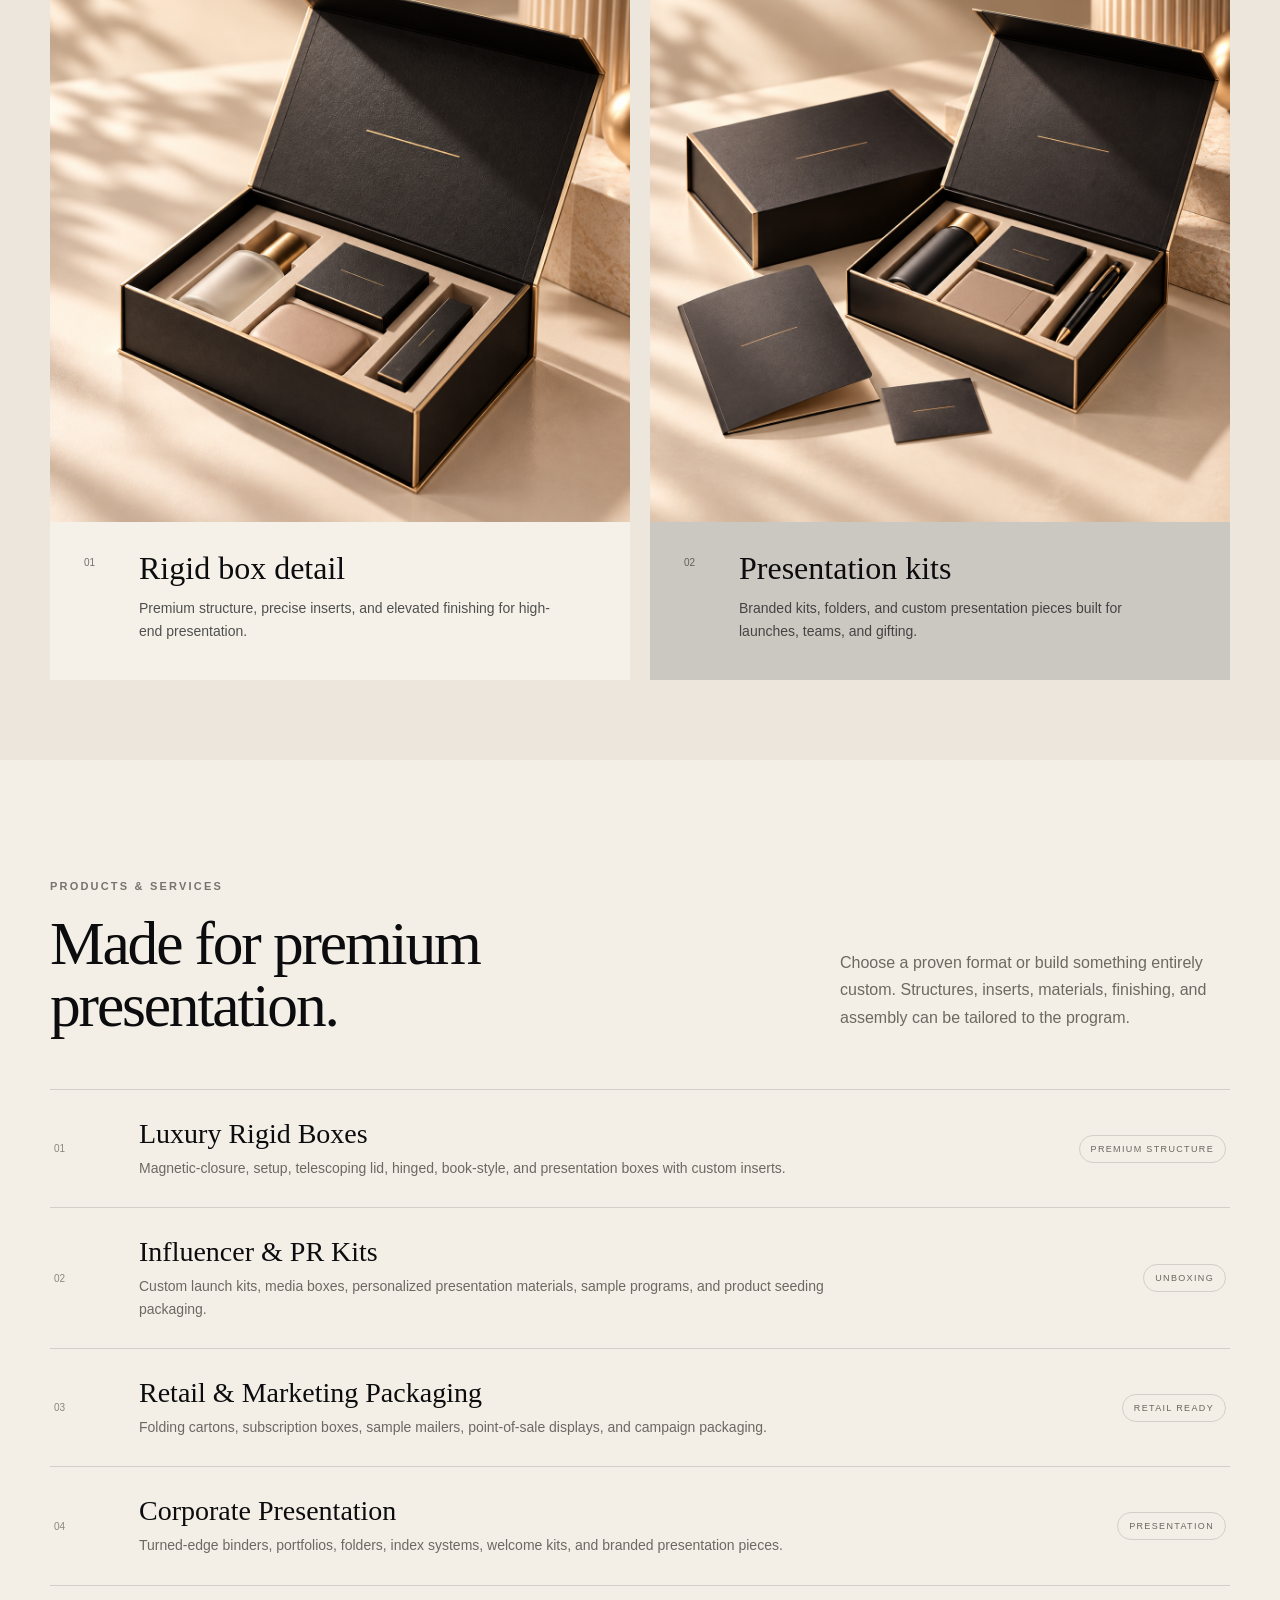
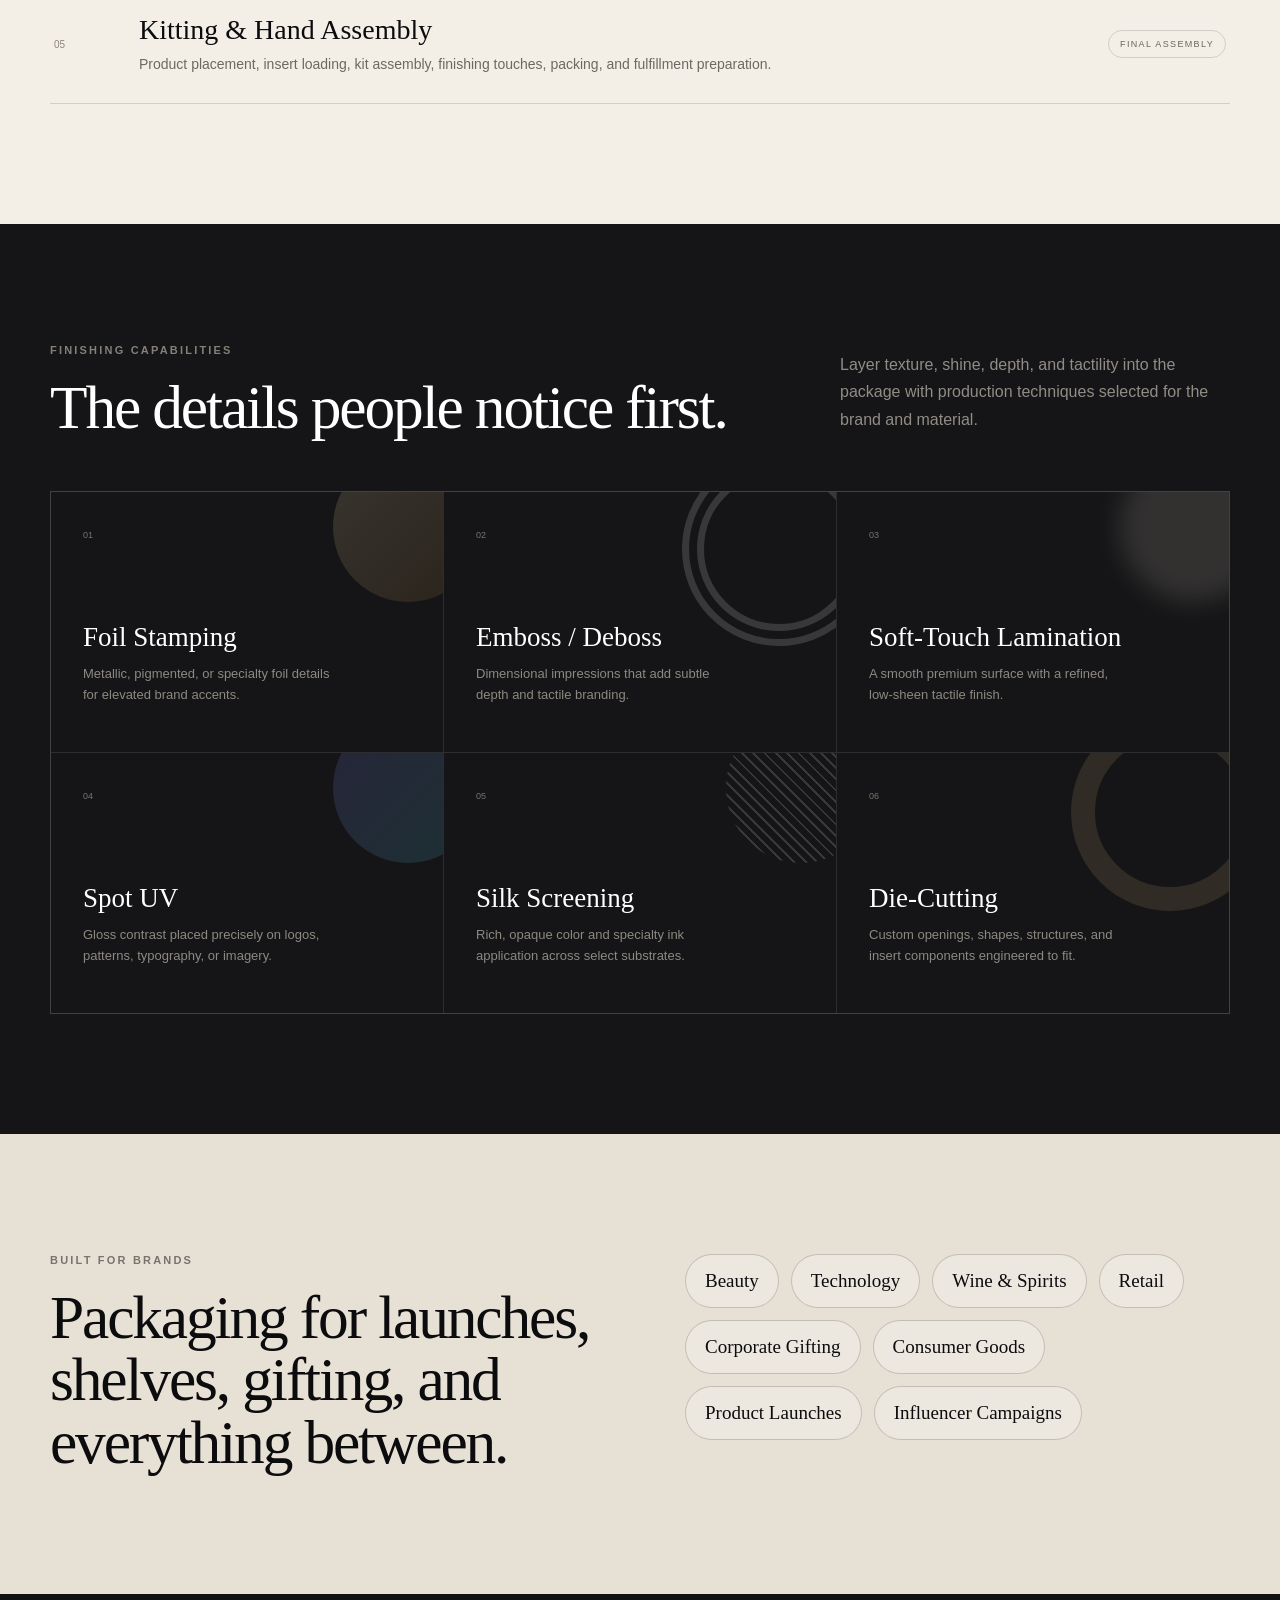
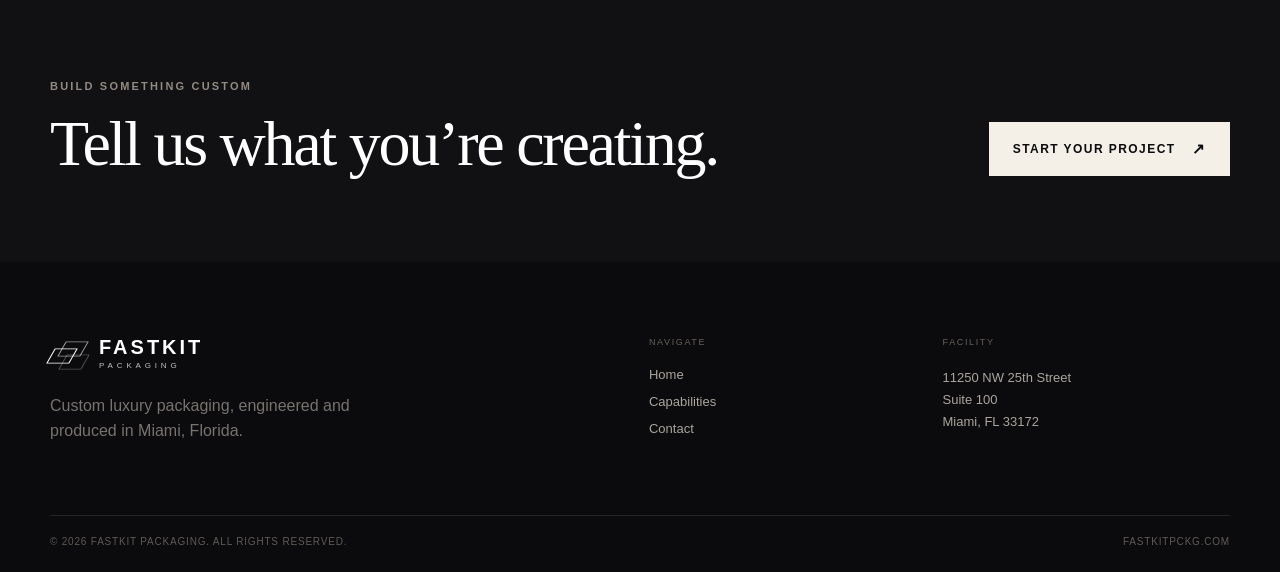
==== commit 785af44f: "Add files via upload" ====
--- a/capabilities.html
+++ b/capabilities.html
@@ -155,7 +155,7 @@
     <section class="capability-feature">
       <div class="container capability-feature-grid">
         <div class="capability-art reveal">
-          <div class="capability-photo-card"><img src="assets/images/retail-packaging.png" alt="Fastkit luxury packaging assortment" /></div>
+          <div class="capability-photo-card"><img src="retail-packaging.png" alt="Fastkit luxury packaging assortment" /></div>
         </div>
         <div class="feature-copy reveal reveal-delay">
           <p class="eyebrow">Made in Miami</p>
@@ -171,11 +171,11 @@
         <div class="section-head reveal"><div><p class="eyebrow">Project visuals</p><h2>Real packaging presentation, not placeholders.</h2></div><p>A few examples of the premium look and level of finish Fastkit can deliver across boxes, kits, and presentation formats.</p></div>
         <div class="product-grid">
           <article class="product-card light reveal">
-            <div class="product-visual"><img class="product-photo" src="assets/images/rigid-box.png" alt="Luxury rigid box close-up" /></div>
+            <div class="product-visual"><img class="product-photo" src="rigid-box.png" alt="Luxury rigid box close-up" /></div>
             <div class="card-copy"><span class="card-num">01</span><h3>Rigid box detail</h3><p>Premium structure, precise inserts, and elevated finishing for high-end presentation.</p></div>
           </article>
           <article class="product-card stone reveal reveal-delay">
-            <div class="product-visual"><img class="product-photo" src="assets/images/corporate-kit.png" alt="Corporate presentation kit" /></div>
+            <div class="product-visual"><img class="product-photo" src="corporate-kit.png" alt="Corporate presentation kit" /></div>
             <div class="card-copy"><span class="card-num">02</span><h3>Presentation kits</h3><p>Branded kits, folders, and custom presentation pieces built for launches, teams, and gifting.</p></div>
           </article>
         </div>
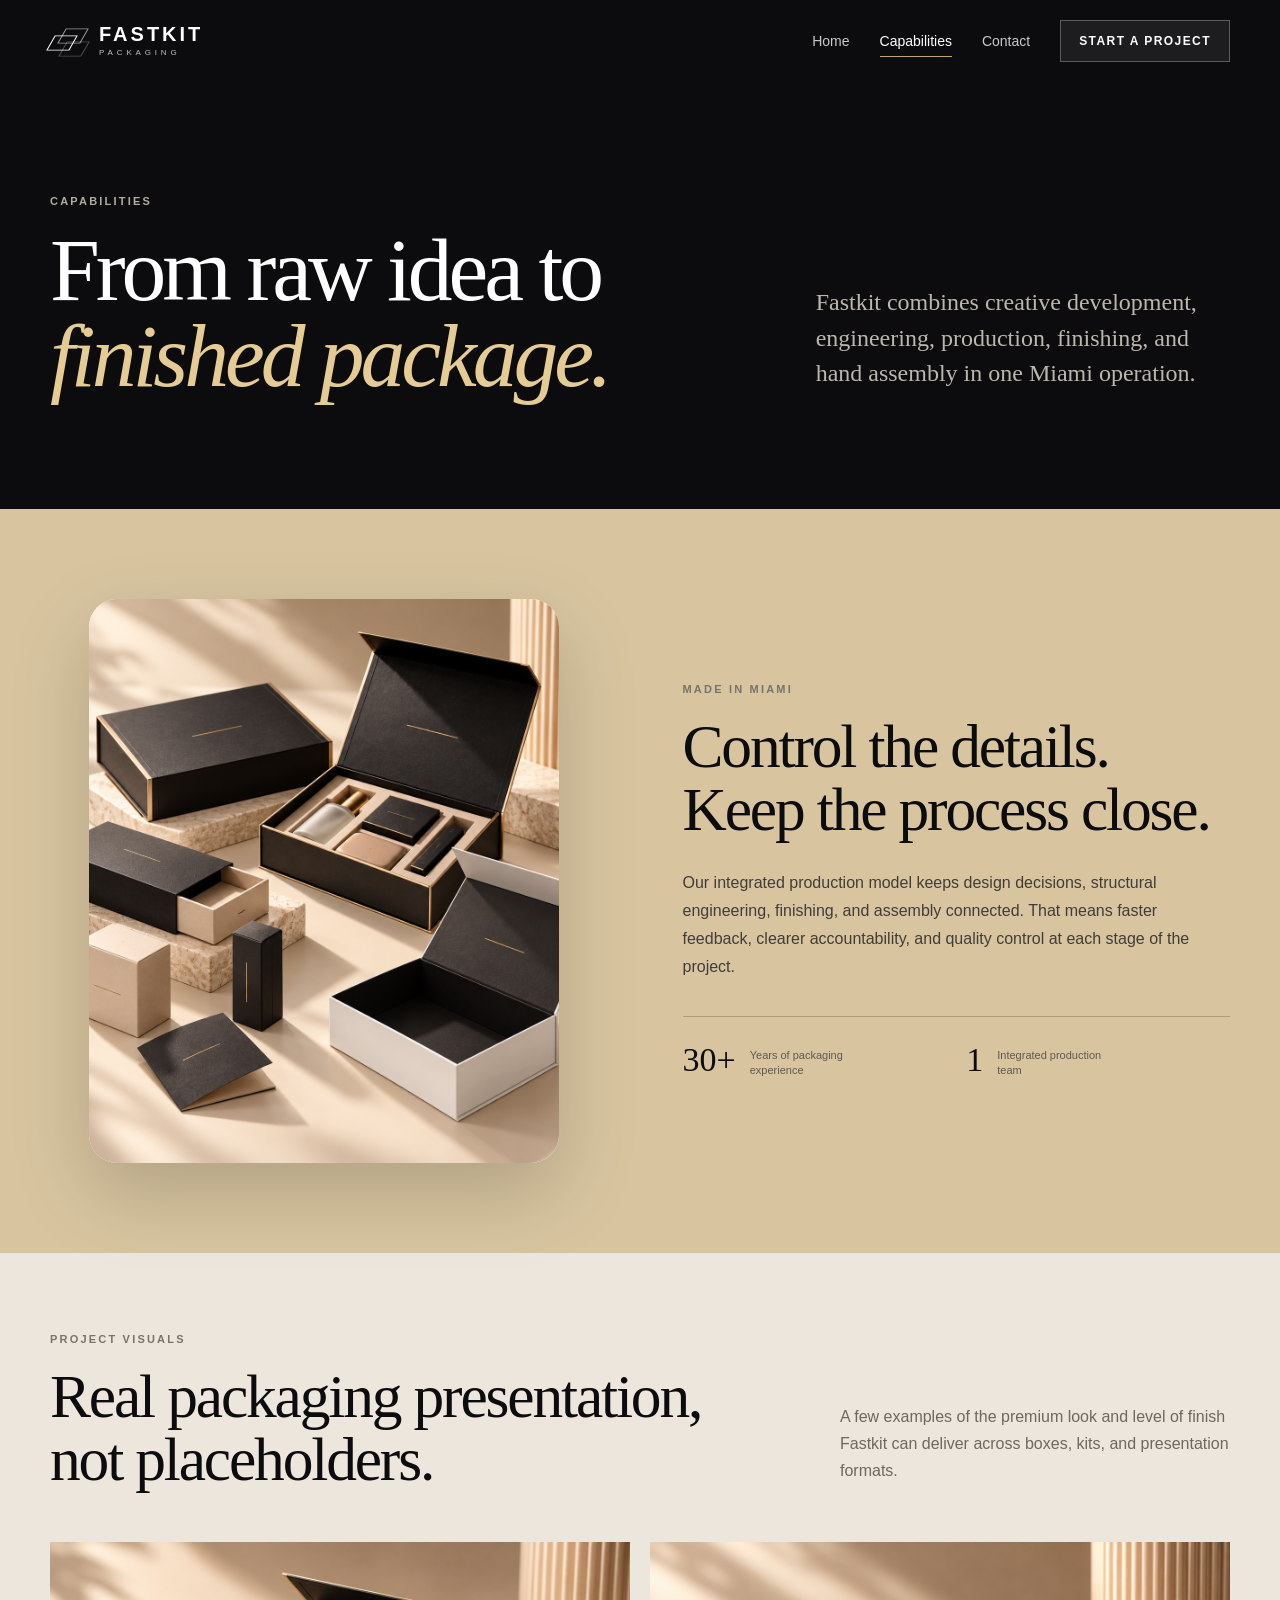
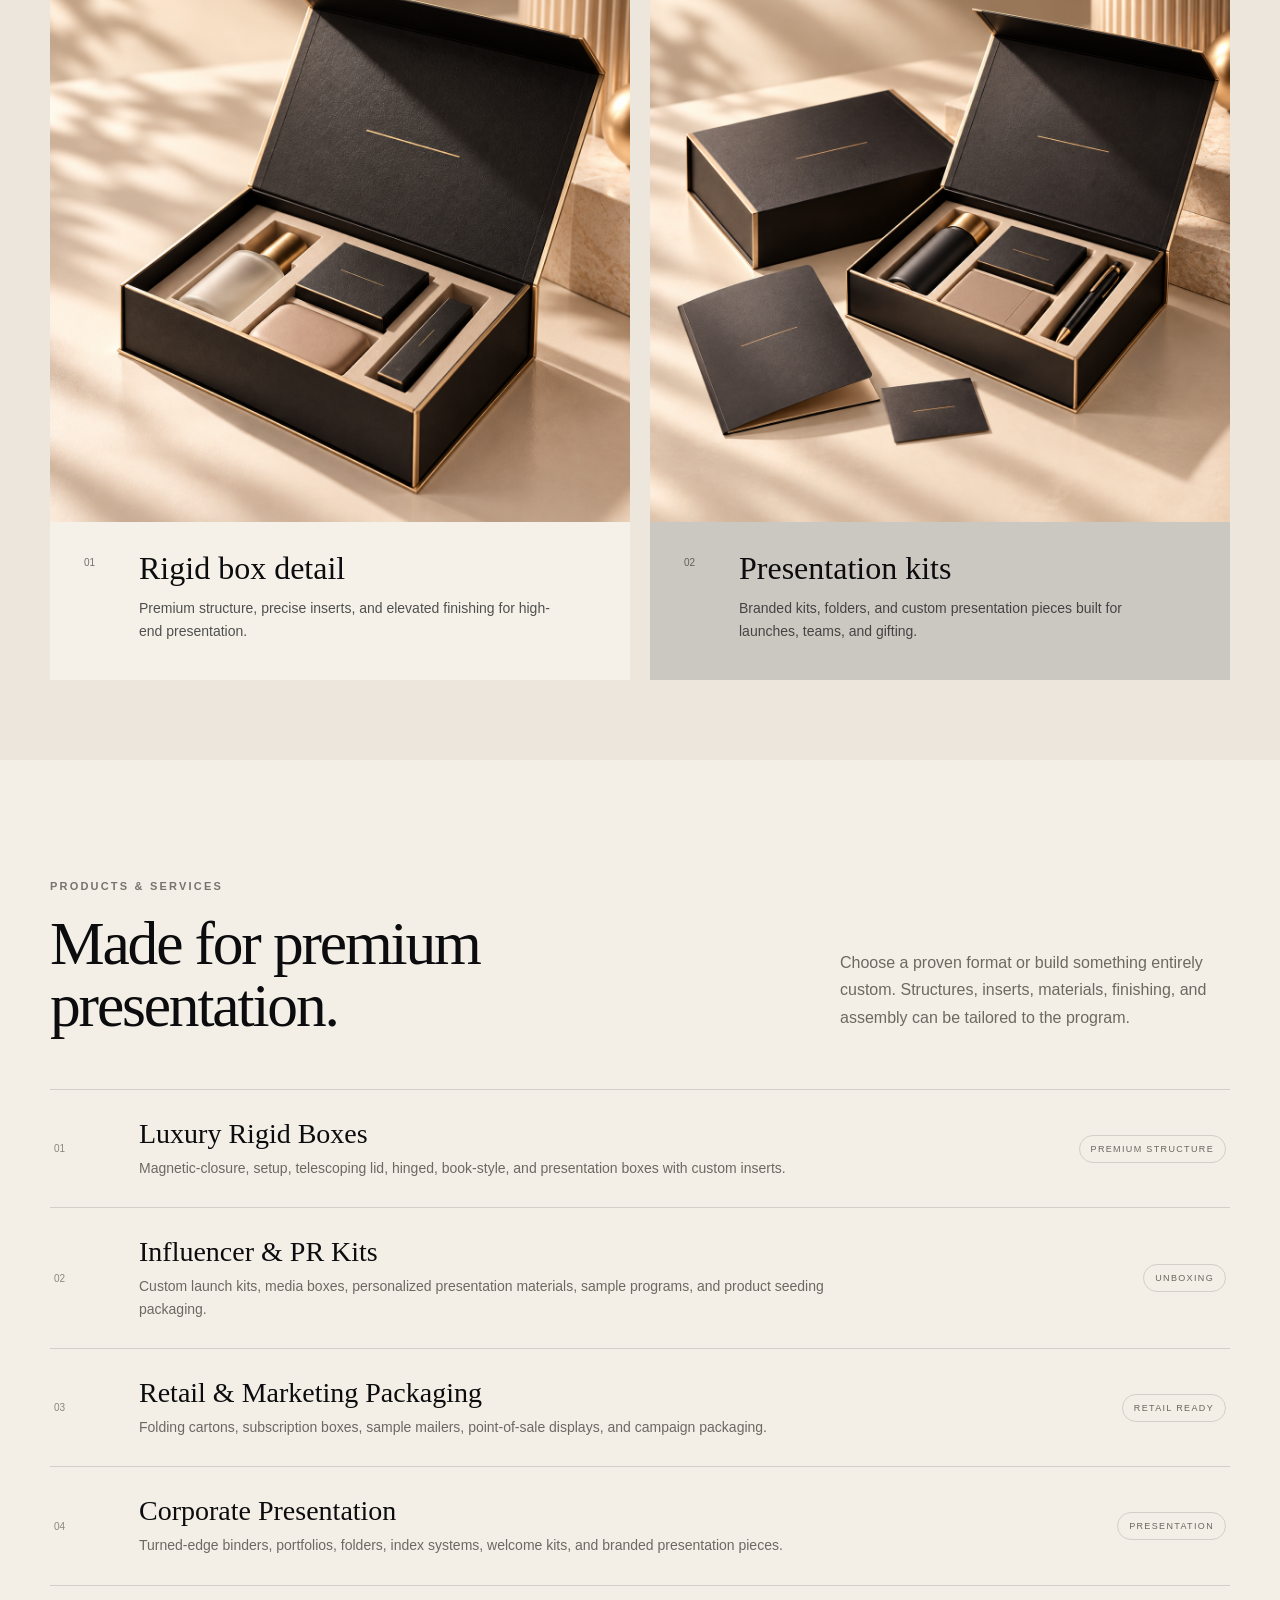
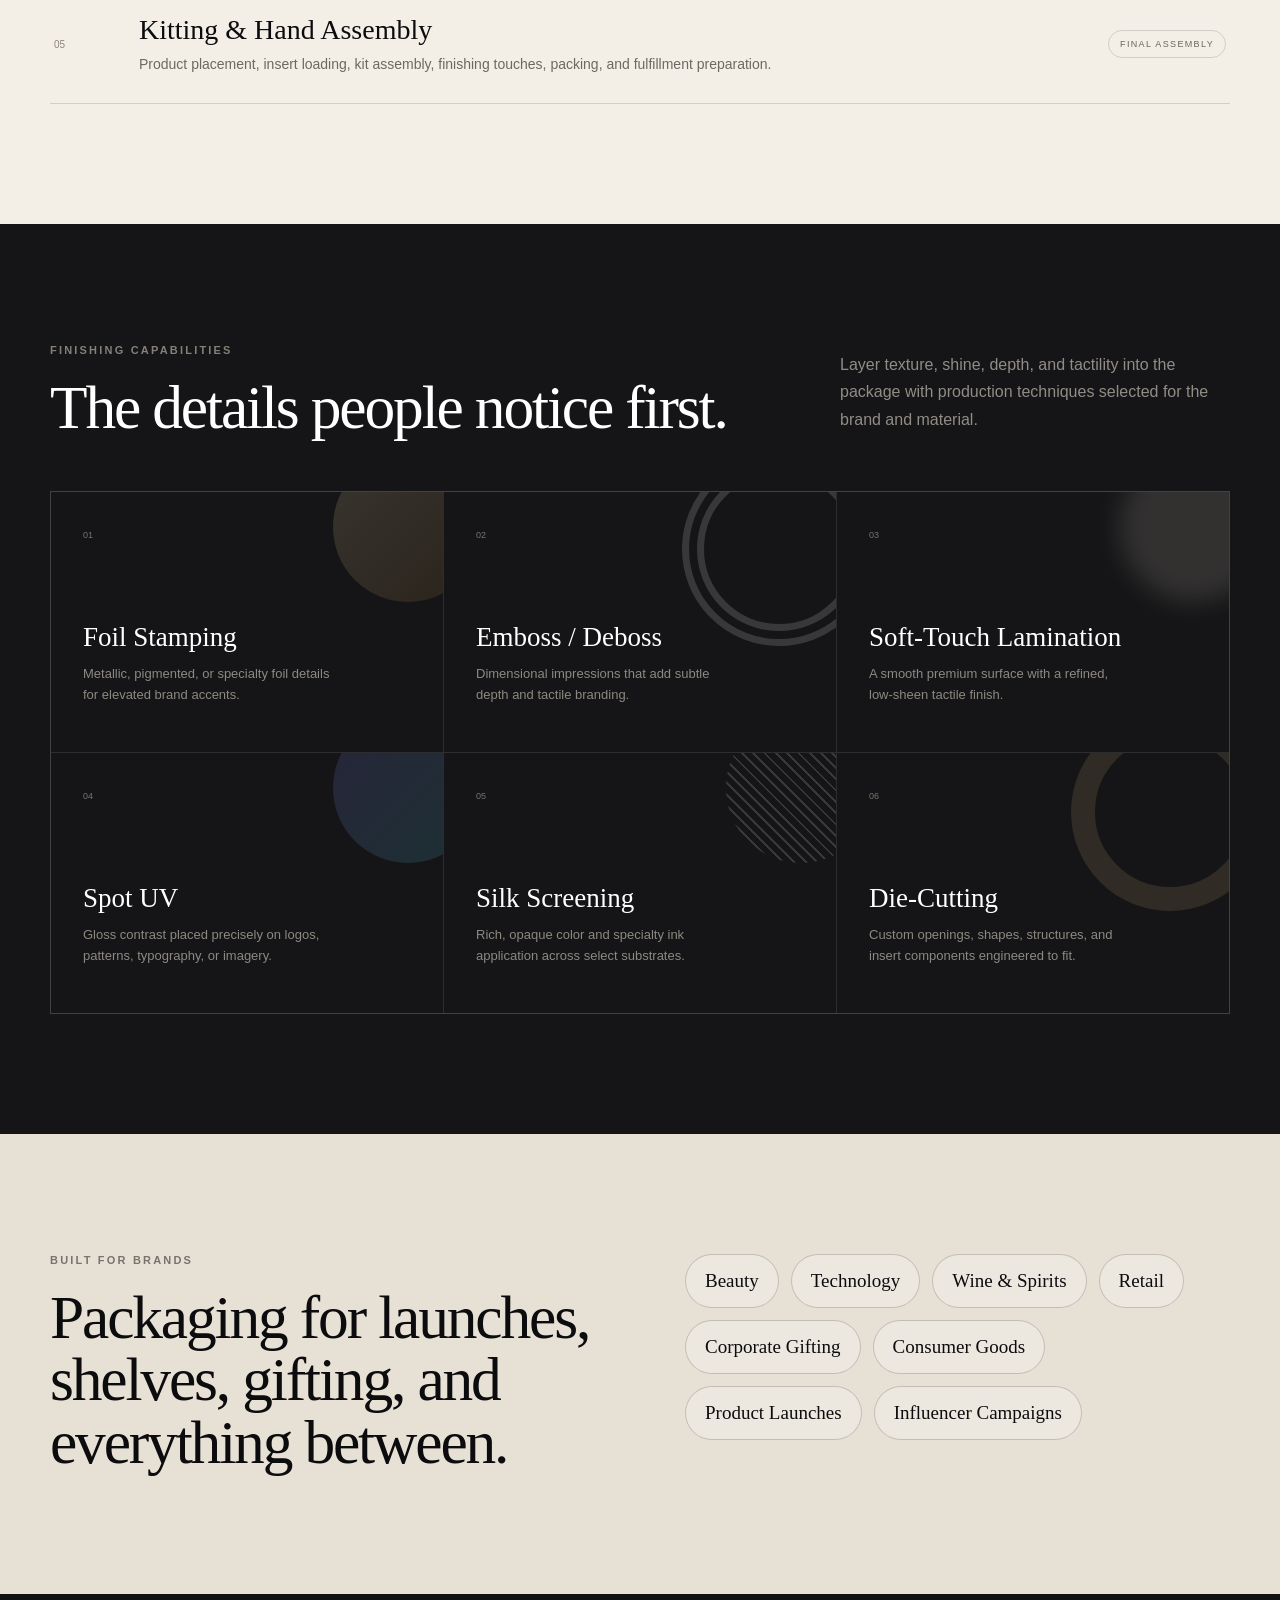
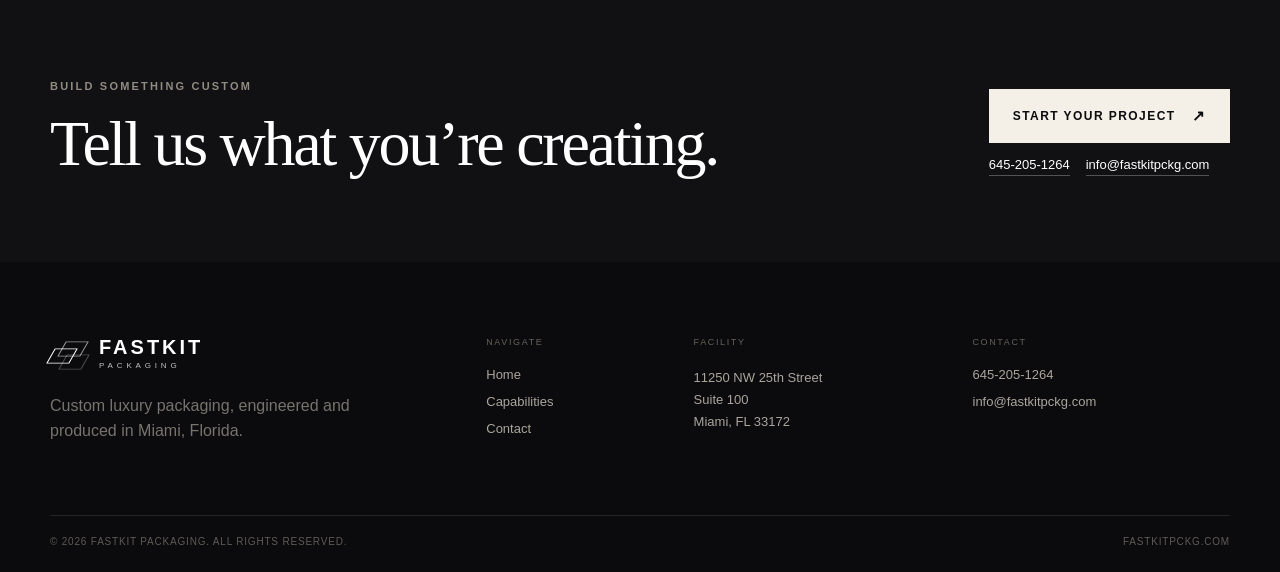
==== commit ce5ce860: "Add files via upload" ====
--- a/capabilities.html
+++ b/capabilities.html
@@ -104,7 +104,7 @@
 .process-grid{display:grid;grid-template-columns:repeat(4,1fr);border-top:1px solid var(--line);border-bottom:1px solid var(--line)}
 .process-item{padding:31px 27px 38px;border-right:1px solid var(--line)}.process-item:last-child{border-right:0}.process-item>span{display:block;font-size:10px;color:#8d877f;margin-bottom:75px}.process-item h3{font-family:var(--serif);font-size:25px;font-weight:400}.process-item p{font-size:13px;line-height:1.65;color:#6c6760;margin:0}
 .cta-section{background:#111113;color:#fff;padding:86px 0}.cta-inner{display:flex;align-items:end;justify-content:space-between;gap:40px}.cta-inner .eyebrow{color:#918b82}.cta-inner h2{font-family:var(--serif);font-size:clamp(44px,5vw,70px);font-weight:400;line-height:1;letter-spacing:-.035em;margin:0}
-.site-footer{background:#0b0b0d;color:#fff;padding:75px 0 25px}.footer-grid{display:grid;grid-template-columns:1.5fr .65fr .8fr;gap:60px}.brand-footer{margin-bottom:22px}.footer-grid>div:first-child>p{color:#77736e;line-height:1.6;max-width:320px}.footer-grid>div:not(:first-child){display:flex;flex-direction:column;gap:12px;font-size:13px}.footer-grid a:not(.brand){color:#aaa59d}.footer-grid p{color:#aaa59d;line-height:1.7}.footer-label{text-transform:uppercase;letter-spacing:.18em;font-size:9px;color:#66615b;margin-bottom:8px}.footer-bottom{border-top:1px solid rgba(255,255,255,.1);margin-top:55px;padding-top:20px;display:flex;justify-content:space-between;color:#5f5b56;font-size:10px;letter-spacing:.08em;text-transform:uppercase}
+.site-footer{background:#0b0b0d;color:#fff;padding:75px 0 25px}.footer-grid{display:grid;grid-template-columns:1.35fr .55fr .8fr .9fr;gap:50px}.brand-footer{margin-bottom:22px}.footer-grid>div:first-child>p{color:#77736e;line-height:1.6;max-width:320px}.footer-grid>div:not(:first-child){display:flex;flex-direction:column;gap:12px;font-size:13px}.footer-grid a:not(.brand){color:#aaa59d}.footer-grid p{color:#aaa59d;line-height:1.7}.footer-label{text-transform:uppercase;letter-spacing:.18em;font-size:9px;color:#66615b;margin-bottom:8px}.footer-bottom{border-top:1px solid rgba(255,255,255,.1);margin-top:55px;padding-top:20px;display:flex;justify-content:space-between;color:#5f5b56;font-size:10px;letter-spacing:.08em;text-transform:uppercase}
 .page-hero{background:var(--ink);color:#fff;padding:195px 0 110px}.page-hero-grid{display:grid;grid-template-columns:1.25fr .75fr;gap:75px;align-items:end}.page-hero h1{font-size:clamp(58px,7vw,94px);margin:0}.page-hero .lead{font-family:var(--serif);font-size:24px;line-height:1.48;color:#bcb7ae;margin:0 0 7px}
 .capability-feature{background:#d8c5a0;padding:90px 0}.capability-feature-grid{display:grid;grid-template-columns:1fr 1fr;gap:85px;align-items:center}.capability-art{min-height:520px;display:grid;place-items:center}.machine-card{width:380px;height:430px;background:#121214;color:#fff;box-shadow:var(--shadow);padding:35px;position:relative;display:flex;flex-direction:column;justify-content:flex-end}.machine-label{position:absolute;top:28px;left:30px;font-size:9px;letter-spacing:.2em;color:#aba49a}.machine-lines{position:absolute;top:80px;left:35px;right:35px;height:190px;background:repeating-linear-gradient(90deg,transparent 0 21px,rgba(255,255,255,.08) 21px 22px),repeating-linear-gradient(0deg,transparent 0 21px,rgba(255,255,255,.08) 21px 22px)}.machine-card strong{font-family:var(--serif);font-size:78px;font-weight:400;line-height:.9;color:#e3c98e}.machine-card small{font-size:9px;letter-spacing:.25em;color:#8f8a83;margin-top:13px}.feature-copy p:not(.eyebrow){line-height:1.75;color:#403d38;font-size:16px}.feature-copy h2{margin-bottom:28px}.feature-stats{display:grid;grid-template-columns:1fr 1fr;gap:20px;border-top:1px solid rgba(0,0,0,.2);margin-top:35px;padding-top:24px}.feature-stats div{display:flex;gap:14px;align-items:flex-end}.feature-stats strong{font-family:var(--serif);font-size:34px;font-weight:400}.feature-stats span{font-size:11px;max-width:120px;color:#5f5951;line-height:1.4}
 .capability-list-section{background:#f3efe7}.capability-list{border-top:1px solid var(--line)}.cap-row{display:grid;grid-template-columns:55px 1fr auto;gap:30px;align-items:center;border-bottom:1px solid var(--line);padding:28px 4px}.cap-index{font-size:10px;color:#8b857d}.cap-row h3{font-family:var(--serif);font-size:28px;font-weight:400;margin:0 0 7px}.cap-row p{font-size:14px;line-height:1.6;color:#6d6861;margin:0;max-width:690px}.cap-tag{font-size:9px;text-transform:uppercase;letter-spacing:.15em;border:1px solid var(--line);padding:8px 11px;border-radius:30px;color:#6a655e}
@@ -132,9 +132,22 @@
 
 .hero-photo-wrap{position:relative;border-radius:30px;overflow:hidden;box-shadow:0 40px 95px rgba(0,0,0,.30);background:#151517}.hero-photo{width:100%;height:660px;object-fit:cover;display:block}.hero-photo-wrap:after{content:"";position:absolute;inset:0;background:linear-gradient(180deg,rgba(12,12,14,.04),rgba(12,12,14,.18))}.hero-image-badge{position:absolute;left:24px;bottom:24px;z-index:2;background:rgba(255,255,255,.9);backdrop-filter:blur(10px);padding:14px 16px;border-radius:18px;color:#111;box-shadow:0 20px 35px rgba(0,0,0,.15)}.hero-image-badge strong{display:block;font-size:11px;letter-spacing:.18em;text-transform:uppercase;margin-bottom:4px}.hero-image-badge span{font-size:12px;color:#5f5b56}.product-visual{padding:0;min-height:355px}.product-visual:before{display:none}.product-photo{width:100%;height:100%;min-height:355px;object-fit:cover;display:block;transition:transform .45s ease}.product-card:hover .product-photo{transform:scale(1.03)}.capability-photo-card,.contact-image-card{position:relative;overflow:hidden;border-radius:28px;box-shadow:0 30px 80px rgba(0,0,0,.18);background:#fff}.capability-photo-card img,.contact-image-card img{width:100%;height:100%;display:block;object-fit:cover}.capability-photo-card{width:min(100%,470px);aspect-ratio:5/6}.contact-image-card{margin-top:34px;aspect-ratio:4/3}.contact-image-card:after{content:"";position:absolute;inset:auto 18px 18px 18px;background:rgba(12,12,14,.78);color:#fff;border-radius:18px;padding:16px 18px 15px;display:block}.contact-image-card .image-caption{position:absolute;left:18px;bottom:18px;right:18px;z-index:2;background:rgba(12,12,14,.78);color:#fff;border-radius:18px;padding:15px 18px}.contact-image-card .image-caption strong{display:block;text-transform:uppercase;letter-spacing:.18em;font-size:10px;margin-bottom:6px}.contact-image-card .image-caption span{display:block;font-size:13px;line-height:1.5;color:#d6d1c9}@media(max-width:900px){.hero-photo{height:500px}.capability-photo-card{width:100%;max-width:none}}@media(max-width:620px){.hero-photo{height:360px}.product-photo{min-height:280px}}
 
+
+/* Contact information block */
+.cta-actions{display:flex;flex-direction:column;align-items:flex-start;gap:14px}
+.cta-contact{display:flex;flex-wrap:wrap;gap:8px 16px;align-items:center;font-size:13px;color:#bdb8af}
+.cta-contact a{color:#fff;border-bottom:1px solid rgba(255,255,255,.28);padding-bottom:3px}
+.cta-contact a:hover{border-color:var(--gold);color:var(--gold-2)}
+.contact-direct{border:1px solid rgba(0,0,0,.18);background:rgba(255,255,255,.2);padding:22px 24px;margin-top:30px}
+.contact-direct>span{display:block;font-size:9px;text-transform:uppercase;letter-spacing:.16em;font-weight:700;margin-bottom:13px}
+.contact-direct-links{display:flex;flex-direction:column;gap:8px;font-family:var(--serif);font-size:20px;line-height:1.35}
+.contact-direct-links a{color:inherit;text-decoration:none}
+.contact-direct-links a:hover{text-decoration:underline;text-underline-offset:4px}
+
 </style>
   <title>Capabilities | Fastkit Packaging</title>
 </head>
+<!-- FASTKIT CONTACT UPDATE 2026-09-29 -->
 <body>
   <header class="site-header" data-header>
     <div class="container nav-wrap">
@@ -216,11 +229,11 @@
       </div>
     </section>
 
-    <section class="cta-section"><div class="container cta-inner reveal"><div><p class="eyebrow">Build something custom</p><h2>Tell us what you’re creating.</h2></div><a class="btn btn-light" href="contact.html">Start Your Project <span>↗</span></a></div></section>
+    <section class="cta-section"><div class="container cta-inner reveal"><div><p class="eyebrow">Build something custom</p><h2>Tell us what you’re creating.</h2></div><div class="cta-actions"><a class="btn btn-light" href="contact.html">Start Your Project <span>↗</span></a><div class="cta-contact"><a href="tel:+16452051264">645-205-1264</a><a href="mailto:info@fastkitpckg.com">info@fastkitpckg.com</a></div></div></div></section>
   </main>
 
   <footer class="site-footer">
-    <div class="container footer-grid"><div><a class="brand brand-footer" href="index.html"><span class="brand-mark" aria-hidden="true"><i></i><i></i><i></i></span><span class="brand-copy"><strong>FASTKIT</strong><small>PACKAGING</small></span></a><p>Custom luxury packaging, engineered and produced in Miami, Florida.</p></div><div><span class="footer-label">Navigate</span><a href="index.html">Home</a><a href="capabilities.html">Capabilities</a><a href="contact.html">Contact</a></div><div><span class="footer-label">Facility</span><p>11250 NW 25th Street<br />Suite 100<br />Miami, FL 33172</p></div></div>
+    <div class="container footer-grid"><div><a class="brand brand-footer" href="index.html"><span class="brand-mark" aria-hidden="true"><i></i><i></i><i></i></span><span class="brand-copy"><strong>FASTKIT</strong><small>PACKAGING</small></span></a><p>Custom luxury packaging, engineered and produced in Miami, Florida.</p></div><div><span class="footer-label">Navigate</span><a href="index.html">Home</a><a href="capabilities.html">Capabilities</a><a href="contact.html">Contact</a></div><div><span class="footer-label">Facility</span><p>11250 NW 25th Street<br />Suite 100<br />Miami, FL 33172</p></div><div><span class="footer-label">Contact</span><a href="tel:+16452051264">645-205-1264</a><a href="mailto:info@fastkitpckg.com">info@fastkitpckg.com</a></div></div>
     <div class="container footer-bottom"><span>© <span data-year></span> Fastkit Packaging. All rights reserved.</span><span>fastkitpckg.com</span></div>
   </footer>
   <script>
